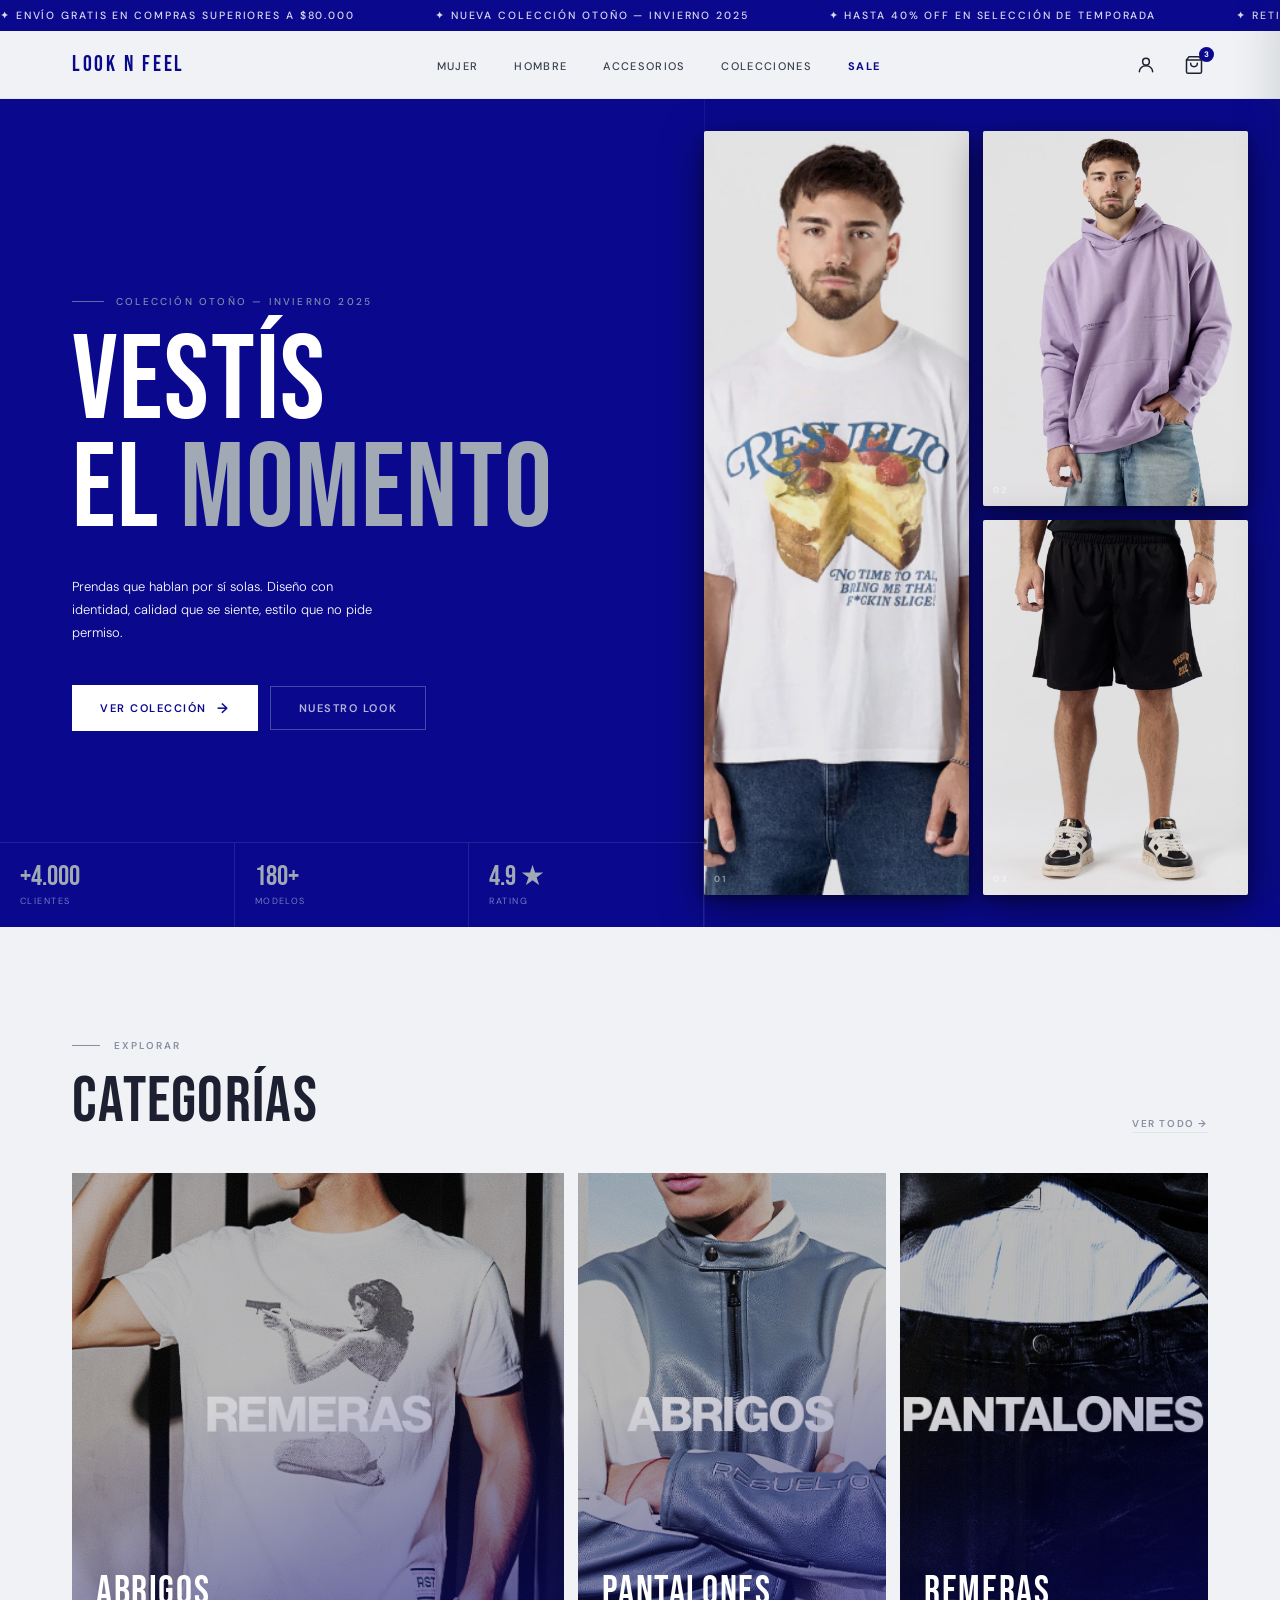
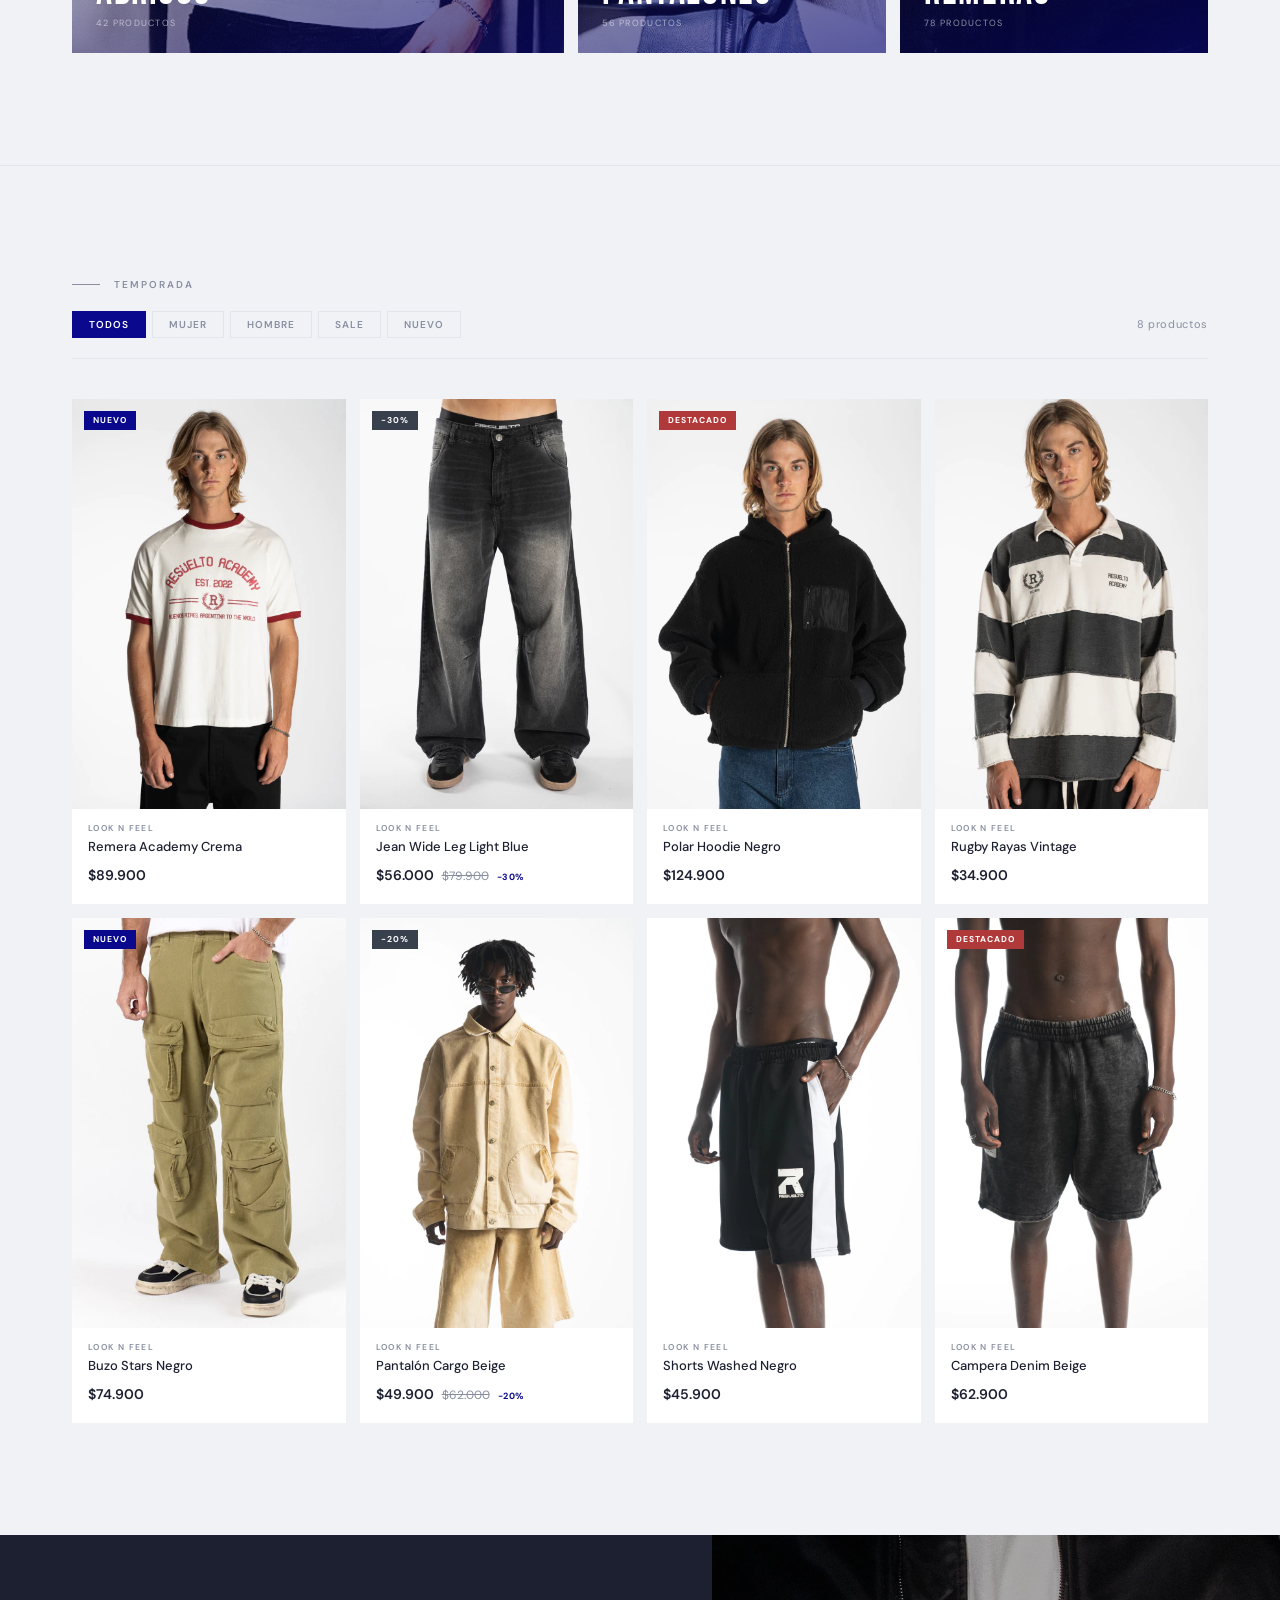
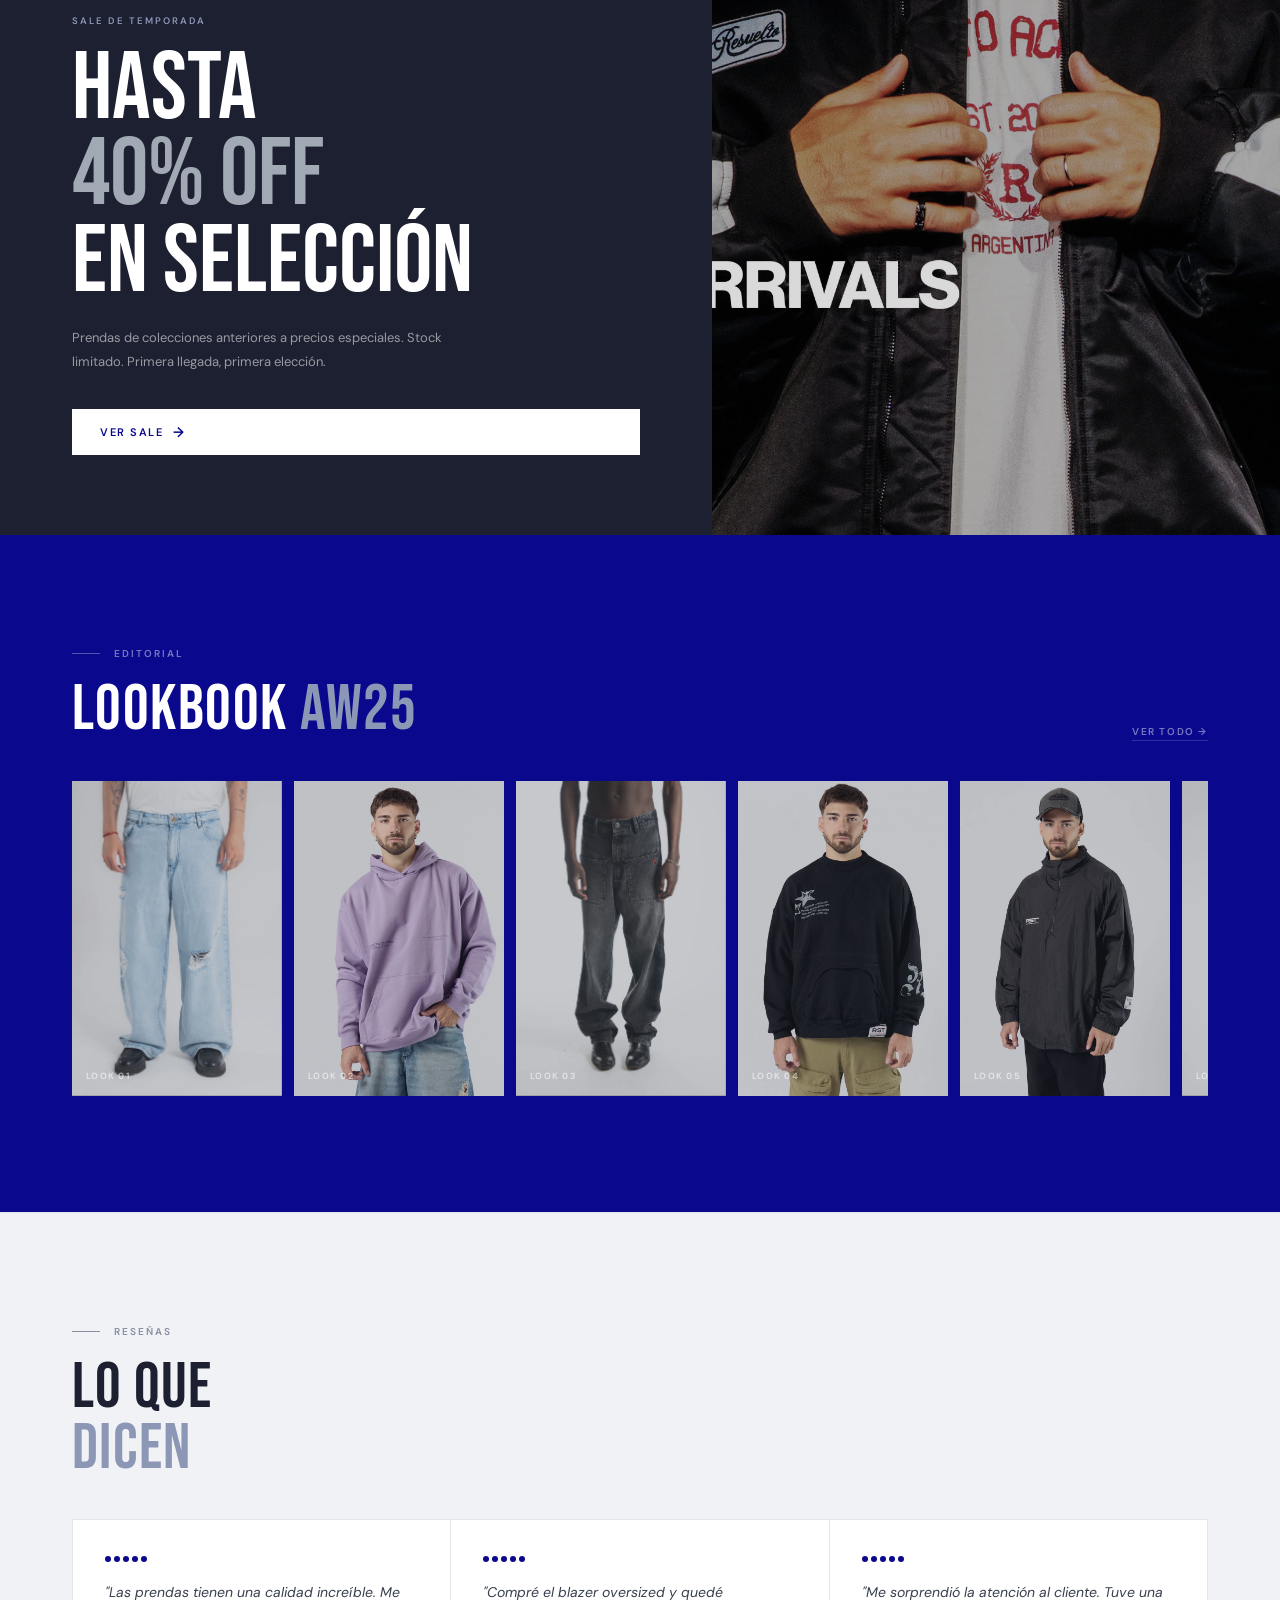
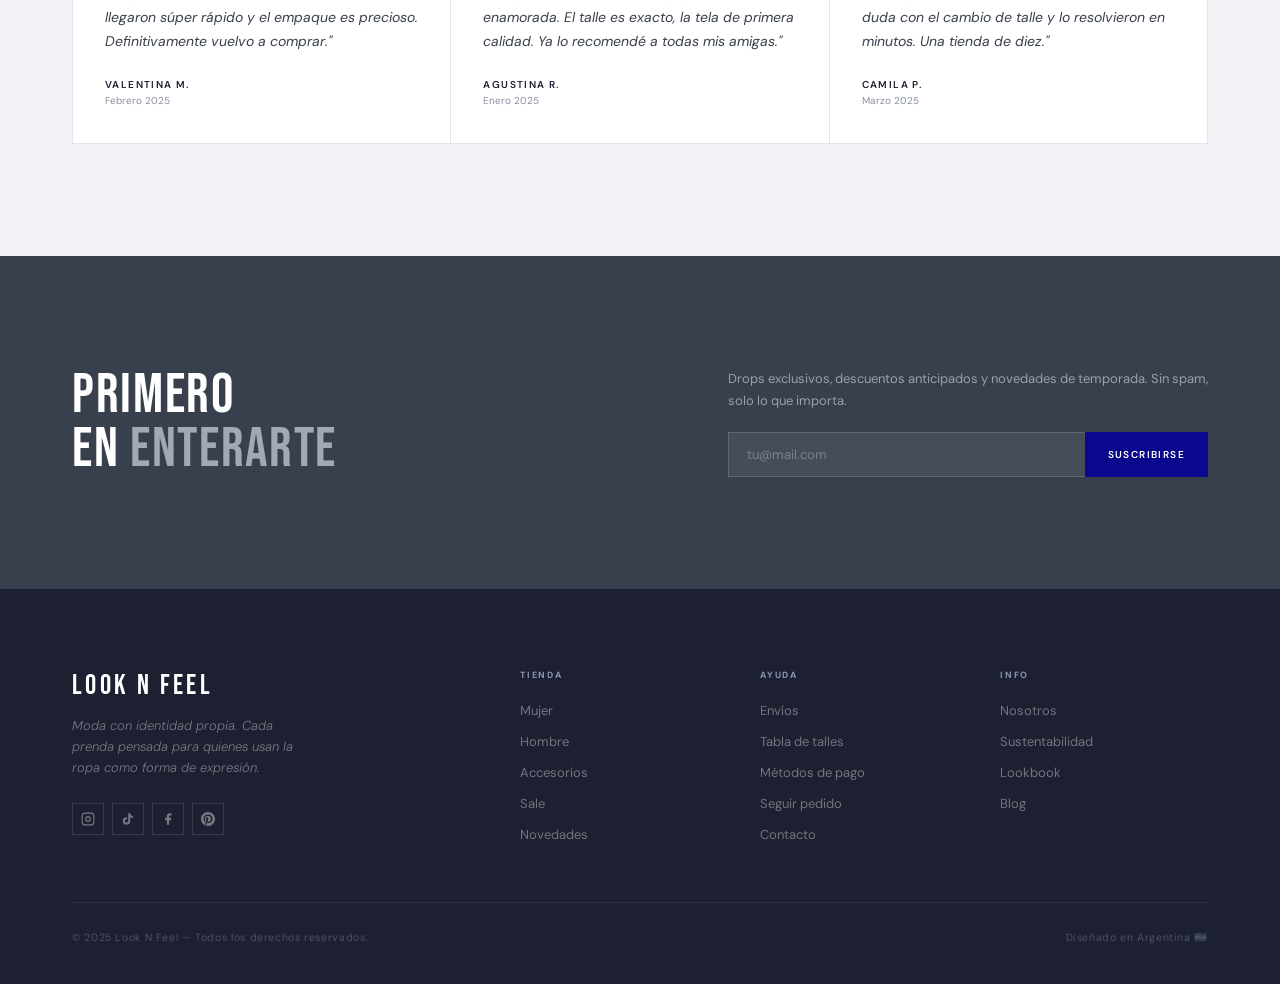
==== index.html @ 5c2be839 "Rename index.html.html to index.html" ====
<!DOCTYPE html>
<html lang="es">
<head>
<meta charset="UTF-8">
<meta name="viewport" content="width=device-width, initial-scale=1.0">
<title>LOOK N FEEL — Colección AW25</title>
<link href="https://fonts.googleapis.com/css2?family=Cormorant+Garamond:ital,wght@0,300;0,400;0,600;1,300;1,400&family=DM+Sans:wght@300;400;500;600&family=Bebas+Neue&display=swap" rel="stylesheet">
<style>

/* ══════════════════════════════════════════
   VARIABLES & RESET
══════════════════════════════════════════ */
:root {
  --ink:     #0A098D;   /* azul marino — primario */
  --fog:     #A0A9B4;   /* plateado claro */
  --haze:    #898FA1;   /* gris azulado */
  --dusk:    #383F4D;   /* slate oscuro */
  --mist:    #8C97B6;   /* azul grisáceo */
  --coal:    #1C2030;   /* negro */
  --paper:   #F0F2F5;   /* blanco frío */
  --cloud:   #E2E5EC;   /* gris claro */
  --pad-sm:  20px;
  --pad-md:  40px;
  --pad-lg:  72px;
  --radius:  0px;
  --trans:   0.45s cubic-bezier(0.25, 0.46, 0.45, 0.94);
}

*, *::before, *::after { box-sizing: border-box; margin: 0; padding: 0; }
html { scroll-behavior: smooth; font-size: 16px; }
body {
  font-family: 'DM Sans', sans-serif;
  background: var(--paper);
  color: var(--coal);
  overflow-x: hidden;
  -webkit-font-smoothing: antialiased;
}
img { display: block; width: 100%; }
a   { text-decoration: none; color: inherit; }
button { font-family: inherit; cursor: pointer; border: none; background: none; }

/* ══════════════════════════════════════════
   ANNOUNCE BAR
══════════════════════════════════════════ */
.announce {
  background: var(--ink);
  color: rgba(255,255,255,0.85);
  padding: 9px 0;
  font-size: 10.5px;
  letter-spacing: 0.18em;
  text-transform: uppercase;
  font-weight: 500;
  overflow: hidden;
  white-space: nowrap;
}
.announce-track {
  display: inline-flex;
  gap: 80px;
  animation: ticker 28s linear infinite;
}
@keyframes ticker {
  from { transform: translateX(0); }
  to   { transform: translateX(-50%); }
}

/* ══════════════════════════════════════════
   NAVIGATION
══════════════════════════════════════════ */
nav {
  position: sticky; top: 0; z-index: 300;
  background: var(--paper);
  border-bottom: 1px solid var(--cloud);
  display: flex; align-items: center; justify-content: space-between;
  padding: 0 var(--pad-sm);
  height: 60px;
  gap: 16px;
  transition: box-shadow 0.3s;
  overflow: visible;
}
/* Mega needs a full-width anchor. We use a pseudo wrapper via JS — 
   but the cleanest CSS fix: mega is absolute to the viewport via
   margin trick since sticky creates a new stacking context */
nav.scrolled { box-shadow: 0 2px 24px rgba(10,9,141,0.08); }

.nav-logo {
  font-family: 'Bebas Neue', sans-serif;
  font-size: 22px;
  letter-spacing: 0.12em;
  color: var(--ink);
  flex-shrink: 0;
}

.nav-links {
  display: none;
  list-style: none;
  gap: 36px;
  position: static;
  align-items: center;
}
.nav-links a,
.nav-links .nav-trigger {
  font-size: 11px;
  font-weight: 500;
  letter-spacing: 0.12em;
  text-transform: uppercase;
  color: var(--dusk);
  position: relative;
  padding-bottom: 3px;
  transition: color 0.3s;
  cursor: pointer;
  background: none; border: none;
  font-family: 'DM Sans', sans-serif;
}
.nav-links a::after,
.nav-links .nav-trigger::after {
  content: '';
  position: absolute; bottom: 0; left: 0;
  width: 0; height: 1px;
  background: var(--ink);
  transition: width var(--trans);
}
.nav-links a:hover, .nav-links .nav-trigger:hover { color: var(--ink); }
.nav-links a:hover::after, .nav-links .nav-trigger:hover::after { width: 100%; }
.nav-links a.active, .nav-links .nav-trigger.active { color: var(--ink); }
.nav-links a.active::after, .nav-links .nav-trigger.active::after { width: 100%; }

.nav-right {
  display: flex; align-items: center; gap: 20px; flex-shrink: 0;
}
.nav-cart {
  display: flex; align-items: center; gap: 8px;
  background: var(--ink); color: white;
  padding: 8px 16px;
  font-size: 10px; font-weight: 600;
  letter-spacing: 0.12em; text-transform: uppercase;
  transition: background 0.3s;
}
.nav-cart:hover { background: var(--dusk); }
.cart-num {
  background: white; color: var(--ink);
  font-size: 9px; font-weight: 700;
  width: 16px; height: 16px;
  border-radius: 50%;
  display: flex; align-items: center; justify-content: center;
}

.hamburger {
  display: flex; flex-direction: column;
  gap: 5px; padding: 4px;
}
.hamburger span {
  display: block; width: 20px; height: 1.5px;
  background: var(--coal);
  transition: transform 0.3s, opacity 0.3s;
}
.hamburger.open span:nth-child(1) { transform: translateY(6.5px) rotate(45deg); }
.hamburger.open span:nth-child(2) { opacity: 0; }
.hamburger.open span:nth-child(3) { transform: translateY(-6.5px) rotate(-45deg); }

/* Mobile drawer */
.mobile-menu {
  position: fixed;
  top: 0; left: 0; right: 0; bottom: 0;
  z-index: 400;
  background: var(--coal);
  display: flex; flex-direction: column;
  overflow-y: auto;
  transform: translateX(100%);
  transition: transform 0.4s cubic-bezier(0.76, 0, 0.24, 1);
}
.mobile-menu.open { transform: translateX(0); }
.mobile-menu-header {
  display: flex; align-items: center; justify-content: space-between;
  padding: 0 var(--pad-sm);
  height: 60px;
  flex-shrink: 0;
  border-bottom: 1px solid rgba(255,255,255,0.08);
}
.mobile-menu-logo {
  font-family: 'Bebas Neue', sans-serif;
  font-size: 22px; letter-spacing: 0.12em; color: white;
}
.mobile-close {
  color: white; font-size: 22px; line-height: 1;
  background: none; border: none; cursor: pointer;
  padding: 8px;
}
.mobile-menu a.menu-link {
  font-family: 'Bebas Neue', sans-serif;
  font-size: 40px; font-weight: 400;
  letter-spacing: 0.06em;
  color: rgba(255,255,255,0.8);
  padding: 18px var(--pad-sm);
  border-bottom: 1px solid rgba(255,255,255,0.07);
  display: block;
  flex-shrink: 0;
  line-height: 1;
  transition: color 0.2s, padding-left 0.25s;
}
.mobile-menu a.menu-link:hover { color: white; padding-left: calc(var(--pad-sm) + 10px); }
.mobile-menu a.menu-link.sale { color: var(--fog); }

@media (min-width: 768px) {
  nav { padding: 0 var(--pad-md); height: 68px; }
  .nav-links { display: flex; }
  .hamburger { display: none; }
  .mobile-menu { display: none !important; }
}
@media (min-width: 1200px) {
  nav { padding: 0 var(--pad-lg); }
}

/* ══════════════════════════════════════════
   MEGA MENU
══════════════════════════════════════════ */
.nav-item { position: static; list-style: none; }

.mega {
  position: fixed;
  top: 60px; left: 0; right: 0;
  background: white;
  border-top: 2px solid var(--ink);
  box-shadow: 0 12px 40px rgba(28,32,48,0.14);
  z-index: 250;
  opacity: 0;
  pointer-events: none;
  transform: translateY(-4px);
  transition: opacity 0.2s ease, transform 0.2s ease;
}
.mega.active {
  opacity: 1;
  pointer-events: auto;
  transform: translateY(0);
}

.mega-inner {
  max-width: 1200px;
  margin: 0 auto;
  padding: 36px var(--pad-md) 40px;
  display: grid;
  grid-template-columns: repeat(4, 1fr);
  gap: 0 48px;
}
@media (min-width: 1200px) { .mega-inner { padding: 36px var(--pad-lg) 40px; } }

.mega-col h4 {
  font-family: 'DM Sans', sans-serif;
  font-size: 10px; font-weight: 700;
  letter-spacing: 0.18em; text-transform: uppercase;
  color: var(--coal);
  margin-bottom: 16px;
  padding-bottom: 10px;
  border-bottom: 1px solid var(--cloud);
}
.mega-col ul { list-style: none; }
.mega-col li { margin-bottom: 10px; }
.mega-col a {
  font-family: 'DM Sans', sans-serif;
  font-size: 13px; font-weight: 400;
  color: var(--haze);
  transition: color 0.2s;
  display: inline-block;
}
.mega-col a:hover { color: var(--ink); }
.mega-col a.highlight { color: var(--ink); font-weight: 600; }
.mega-col a.red { color: #B03A3A; font-weight: 600; }

/* Only show mega on desktop */
@media (max-width: 767px) { .mega { display: none !important; } }

/* ══════════════════════════════════════════
   HERO
══════════════════════════════════════════ */
.hero {
  background: var(--ink);
  color: white;
  min-height: 100svh;
  display: flex; flex-direction: column;
  position: relative;
  overflow: hidden;
}

/* Decorative lines */
.hero::before {
  content: '';
  position: absolute;
  top: 0; left: 50%; bottom: 0;
  width: 1px;
  background: rgba(255,255,255,0.06);
  z-index: 1;
}

.hero-top {
  padding: 40px var(--pad-sm) 0;
  flex: 1;
  display: flex; flex-direction: column; justify-content: flex-end;
  position: relative; z-index: 2;
}

.hero-eyebrow {
  display: flex; align-items: center; gap: 12px;
  margin-bottom: 20px;
  animation: fadeUp 0.6s ease 0.1s both;
}
.hero-eyebrow-line {
  width: 32px; height: 1px; background: var(--fog); opacity: 0.6;
}
.hero-eyebrow-text {
  font-size: 10px; font-weight: 500;
  letter-spacing: 0.22em; text-transform: uppercase;
  color: var(--fog); opacity: 0.8;
}

.hero-heading {
  font-family: 'Bebas Neue', sans-serif;
  font-size: clamp(56px, 14vw, 120px);
  font-weight: 400;
  line-height: 0.9;
  letter-spacing: 0.01em;
  margin-bottom: 28px;
  animation: fadeUp 0.7s ease 0.2s both;
}
.hero-heading em {
  font-style: normal;
  color: var(--fog);
}

.hero-sub {
  font-size: 13px; font-weight: 300;
  line-height: 1.75; opacity: 0.65;
  max-width: 320px;
  margin-bottom: 36px;
  animation: fadeUp 0.6s ease 0.35s both;
}

.hero-actions {
  display: flex; flex-wrap: wrap; gap: 12px; align-items: center;
  animation: fadeUp 0.6s ease 0.45s both;
  margin-bottom: 48px;
}

/* Photo grid — the main improvement */
.hero-photos {
  display: grid;
  grid-template-columns: 1fr 1fr 1fr;
  gap: 10px;
  padding: 0 var(--pad-sm) var(--pad-sm);
  position: relative; z-index: 2;
  animation: fadeUp 0.8s ease 0.3s both;
}
.hero-photo {
  position: relative; overflow: hidden;
  background: var(--dusk);
  box-shadow: 0 12px 40px rgba(0,0,0,0.5), 0 4px 12px rgba(0,0,0,0.3), inset 0 0 0 1px rgba(255,255,255,0.08);
  border-radius: 2px;
}
.hero-photo:nth-child(1) { aspect-ratio: 3/4; }
.hero-photo:nth-child(2) { aspect-ratio: 3/4; margin-top: -40px; }
.hero-photo:nth-child(3) { aspect-ratio: 3/4; }
.hero-photo img {
  width: 100%; height: 100%; object-fit: cover;
  transition: transform var(--trans), filter var(--trans);
  filter: grayscale(8%) brightness(0.92);
}
.hero-photo:hover img { transform: scale(1.04); filter: grayscale(0) brightness(1); }
.hero-photo-num {
  position: absolute; bottom: 10px; left: 10px;
  font-size: 9px; font-weight: 600;
  letter-spacing: 0.18em; text-transform: uppercase;
  color: rgba(255,255,255,0.5);
}

/* Hero stats row */
.hero-stats {
  display: flex; gap: 0;
  border-top: 1px solid rgba(255,255,255,0.1);
  position: relative; z-index: 2;
}
.hero-stat {
  flex: 1;
  padding: 20px var(--pad-sm);
  border-right: 1px solid rgba(255,255,255,0.1);
}
.hero-stat:last-child { border-right: none; }
.stat-val {
  font-family: 'Bebas Neue', sans-serif;
  font-size: 28px; font-weight: 300;
  color: var(--fog); line-height: 1;
}
.stat-lbl {
  font-size: 9px; letter-spacing: 0.16em;
  text-transform: uppercase; opacity: 0.45;
  margin-top: 4px;
}

@media (min-width: 768px) {
  .hero { flex-direction: row; min-height: 92vh; }
  .hero::before { left: 55%; }

  .hero-top {
    flex: 1.1;
    padding: 64px var(--pad-md) 64px;
    justify-content: center;
  }
  .hero-heading { margin-bottom: 32px; }
  .hero-sub { margin-bottom: 40px; }
  .hero-actions { margin-bottom: 0; }

  .hero-photos {
    flex: 0 0 45%;
    grid-template-columns: 1fr 1fr;
    grid-template-rows: 1fr 1fr;
    padding: 24px 24px 24px 0;
    gap: 12px;
    align-self: stretch;
  }
  .hero-photo:nth-child(1) {
    grid-row: 1 / 3;
    aspect-ratio: unset;
  }
  .hero-photo:nth-child(2) { margin-top: 0; aspect-ratio: unset; }
  .hero-photo:nth-child(3) { aspect-ratio: unset; }

  .hero-stats {
    position: absolute;
    bottom: 0; left: 0;
    width: 55%;
    border-top: 1px solid rgba(255,255,255,0.1);
    border-right: 1px solid rgba(255,255,255,0.1);
  }
}

@media (min-width: 1200px) {
  .hero-top { padding: 80px var(--pad-lg) 80px; }
  .hero-photos { gap: 14px; padding: 32px 32px 32px 0; }
}

/* ══════════════════════════════════════════
   BUTTONS
══════════════════════════════════════════ */
.btn {
  display: inline-flex; align-items: center; gap: 10px;
  font-family: 'DM Sans', sans-serif;
  font-size: 11px; font-weight: 600;
  letter-spacing: 0.14em; text-transform: uppercase;
  padding: 14px 28px;
  transition: all 0.3s ease;
  cursor: pointer; border: none;
}
.btn-solid {
  background: white; color: var(--ink);
}
.btn-solid:hover { background: var(--fog); color: var(--dusk); }

.btn-ghost {
  background: transparent;
  color: rgba(255,255,255,0.7);
  border: 1px solid rgba(255,255,255,0.25);
}
.btn-ghost:hover { border-color: rgba(255,255,255,0.6); color: white; }

.btn-ink {
  background: var(--ink); color: white;
}
.btn-ink:hover { background: var(--dusk); }

.btn-dark {
  background: var(--coal); color: white;
}
.btn-dark:hover { background: var(--ink); }

.btn-arrow::after { content: '→'; font-size: 14px; }

/* ══════════════════════════════════════════
   SECTION SHELL
══════════════════════════════════════════ */
.wrap { padding: 80px var(--pad-sm); }
@media (min-width: 768px)  { .wrap { padding: 96px var(--pad-md); } }
@media (min-width: 1200px) { .wrap { padding: 112px var(--pad-lg); } }

.sec-label {
  display: flex; align-items: center; gap: 14px;
  margin-bottom: 20px;
}
.sec-label-line { width: 28px; height: 1px; background: var(--haze); }
.sec-label-text {
  font-size: 10px; font-weight: 600;
  letter-spacing: 0.2em; text-transform: uppercase;
  color: var(--haze);
}

.sec-header {
  display: flex; justify-content: space-between; align-items: flex-end;
  margin-bottom: 40px; gap: 16px;
  flex-wrap: wrap;
}
.sec-title {
  font-family: 'Bebas Neue', sans-serif;
  font-size: clamp(36px, 7vw, 64px);
  font-weight: 400;
  line-height: 0.95;
  letter-spacing: 0.02em;
}
.sec-title em { font-style: normal; color: var(--mist); }

.link-subtle {
  font-size: 10px; font-weight: 600;
  letter-spacing: 0.16em; text-transform: uppercase;
  color: var(--haze);
  display: flex; align-items: center; gap: 8px;
  border-bottom: 1px solid var(--cloud);
  padding-bottom: 2px;
  transition: color 0.3s, border-color 0.3s, gap 0.3s;
  flex-shrink: 0;
}
.link-subtle:hover { color: var(--ink); border-color: var(--ink); gap: 14px; }

/* ══════════════════════════════════════════
   CATEGORIES
══════════════════════════════════════════ */
.categories { background: var(--paper); border-bottom: 1px solid var(--cloud); }

.cat-grid {
  display: grid;
  gap: 12px;
  grid-template-columns: 1fr;
}
@media (min-width: 600px) {
  .cat-grid { grid-template-columns: 1fr 1fr; }
}
@media (min-width: 900px) {
  .cat-grid { grid-template-columns: 1.6fr 1fr 1fr; gap: 14px; }
}

.cat-card {
  position: relative; overflow: hidden;
  background: var(--dusk);
  aspect-ratio: 4/3;
  cursor: pointer;
}
@media (min-width: 600px) {
  .cat-card:first-child { grid-column: 1 / -1; aspect-ratio: 21/8; }
}
@media (min-width: 900px) {
  .cat-card:first-child { grid-column: auto; aspect-ratio: unset; height: 480px; }
  .cat-card { aspect-ratio: unset; height: 480px; }
}

.cat-card img {
  width: 100%; height: 100%; object-fit: cover;
  transition: transform 0.8s cubic-bezier(0.25, 0.46, 0.45, 0.94), filter 0.5s;
  filter: grayscale(15%) brightness(0.85);
}
.cat-card:hover img { transform: scale(1.06); filter: grayscale(0) brightness(0.9); }

.cat-overlay {
  position: absolute; inset: 0;
  background: linear-gradient(160deg, transparent 40%, rgba(10,9,141,0.55) 100%);
  transition: opacity 0.4s;
}
.cat-card:hover .cat-overlay { opacity: 0.7; }

.cat-info {
  position: absolute; bottom: 0; left: 0; right: 0;
  padding: 20px 24px 24px;
  display: flex; justify-content: space-between; align-items: flex-end;
}
.cat-name {
  font-family: 'Bebas Neue', sans-serif;
  font-size: clamp(26px, 4vw, 40px);
  font-weight: 400;
  color: white; letter-spacing: 0.04em; line-height: 1;
}
.cat-count {
  font-size: 9px; color: rgba(255,255,255,0.55);
  letter-spacing: 0.14em; text-transform: uppercase;
  margin-top: 5px;
}
.cat-arrow {
  width: 36px; height: 36px;
  border: 1px solid rgba(255,255,255,0.35);
  display: flex; align-items: center; justify-content: center;
  color: white; font-size: 14px;
  opacity: 0;
  transform: translateX(-8px);
  transition: opacity 0.3s, transform 0.3s;
  flex-shrink: 0;
}
.cat-card:hover .cat-arrow { opacity: 1; transform: translateX(0); }

/* ══════════════════════════════════════════
   PRODUCTS
══════════════════════════════════════════ */
.products { background: var(--paper); }

.filter-row {
  display: flex; justify-content: space-between;
  align-items: center; flex-wrap: wrap; gap: 12px;
  margin-bottom: 40px;
  padding-bottom: 20px;
  border-bottom: 1px solid var(--cloud);
}
.filter-pills {
  display: flex; overflow-x: auto; gap: 6px;
  scrollbar-width: none;
}
.filter-pills::-webkit-scrollbar { display: none; }
.pill {
  flex-shrink: 0;
  padding: 6px 16px;
  background: transparent;
  border: 1px solid var(--cloud);
  font-size: 10px; font-weight: 600;
  letter-spacing: 0.1em; text-transform: uppercase;
  color: var(--haze);
  transition: all 0.25s;
}
.pill.active, .pill:hover {
  background: var(--ink); color: white; border-color: var(--ink);
}
.results-count {
  font-size: 11px; color: var(--haze); letter-spacing: 0.06em;
  flex-shrink: 0;
}

.product-grid {
  display: grid;
  gap: 10px;
  grid-template-columns: repeat(2, 1fr);
}
@media (min-width: 600px)  { .product-grid { grid-template-columns: repeat(3, 1fr); gap: 12px; } }
@media (min-width: 1024px) { .product-grid { grid-template-columns: repeat(4, 1fr); gap: 14px; } }

.product-card { position: relative; background: var(--cloud); cursor: pointer; }

.product-media {
  position: relative; overflow: hidden;
  aspect-ratio: 2/3;
  background: var(--cloud);
}
.product-media img {
  width: 100%; height: 100%; object-fit: cover;
  transition: transform 0.7s cubic-bezier(0.25, 0.46, 0.45, 0.94);
}
.product-card:hover .product-media img { transform: scale(1.05); }

.product-tag {
  position: absolute; top: 12px; left: 12px;
  font-size: 8.5px; font-weight: 700;
  letter-spacing: 0.12em; text-transform: uppercase;
  padding: 4px 9px;
}
.tag-new  { background: var(--ink); color: white; }
.tag-sale { background: var(--dusk); color: white; }
.tag-hot  { background: #B03A3A; color: white; }

.add-to-cart {
  position: absolute; bottom: 0; left: 0; right: 0;
  background: rgba(10,9,141,0.95);
  color: white;
  padding: 13px;
  font-size: 10px; font-weight: 600;
  letter-spacing: 0.14em; text-transform: uppercase;
  text-align: center;
  transform: translateY(100%);
  transition: transform 0.35s cubic-bezier(0.25, 0.46, 0.45, 0.94);
}
.product-card:hover .add-to-cart { transform: translateY(0); }

.product-info {
  padding: 14px 16px 20px;
  background: white;
}
.p-brand {
  font-size: 8.5px; font-weight: 600;
  letter-spacing: 0.16em; text-transform: uppercase;
  color: var(--haze); margin-bottom: 5px;
}
.p-name {
  font-family: 'DM Sans', sans-serif;
  font-size: 13px; font-weight: 500; line-height: 1.3;
  color: var(--coal); margin-bottom: 10px;
}
.p-price { display: flex; flex-wrap: wrap; gap: 8px; align-items: baseline; }
.p-now  { font-size: 14px; font-weight: 600; color: var(--coal); }
.p-was  { font-size: 12px; text-decoration: line-through; color: var(--haze); }
.p-off  { font-size: 9px; font-weight: 700; color: var(--ink); letter-spacing: 0.06em; }

/* ══════════════════════════════════════════
   INTERLUDE BANNER
══════════════════════════════════════════ */
.interlude {
  background: var(--coal);
  color: white;
  overflow: hidden;
}
.interlude-img { cursor: pointer; }
.interlude-inner {
  display: flex; flex-direction: column;
}
.interlude-text {
  padding: 60px var(--pad-sm);
  display: flex; flex-direction: column; justify-content: center;
}
.interlude-label {
  font-size: 9.5px; font-weight: 600;
  letter-spacing: 0.22em; text-transform: uppercase;
  color: var(--mist); margin-bottom: 20px;
}
.interlude-heading {
  font-family: 'Bebas Neue', sans-serif;
  font-size: clamp(52px, 12vw, 96px);
  font-weight: 400; line-height: 0.9;
  margin-bottom: 20px;
}
.interlude-heading strong {
  font-weight: 400; font-style: normal;
  color: var(--fog);
}
.interlude-body {
  font-size: 13px; line-height: 1.8;
  color: rgba(255,255,255,0.55);
  max-width: 380px; margin-bottom: 36px;
}
.interlude-img {
  aspect-ratio: 4/3; overflow: hidden;
  position: relative;
}
.interlude-img img {
  width: 100%; height: 100%; object-fit: cover;
  filter: grayscale(15%) brightness(0.85);
  transition: filter 0.6s;
}
.interlude:hover .interlude-img img { filter: grayscale(0) brightness(0.9); }

@media (min-width: 768px) {
  .interlude-inner { flex-direction: row; min-height: 420px; }
  .interlude-text { flex: 1; padding: 72px var(--pad-md); }
  .interlude-img { flex: 1; aspect-ratio: unset; }
}
@media (min-width: 1200px) {
  .interlude-text { padding: 80px var(--pad-lg); }
}

/* ══════════════════════════════════════════
   LOOKBOOK
══════════════════════════════════════════ */
.lookbook {
  background: var(--ink);
  color: white;
}
.lookbook .sec-label-line { background: rgba(255,255,255,0.3); }
.lookbook .sec-label-text { color: rgba(255,255,255,0.45); }
.lookbook .sec-title { color: white; }
.lookbook .link-subtle { color: rgba(255,255,255,0.45); border-color: rgba(255,255,255,0.15); }
.lookbook .link-subtle:hover { color: white; border-color: white; }

.look-rail {
  display: flex; gap: 12px; margin-top: 40px;
  overflow-x: auto; scrollbar-width: none;
  -webkit-overflow-scrolling: touch;
  padding-bottom: 4px;
}
.look-rail::-webkit-scrollbar { display: none; }

.look-card {
  flex: 0 0 150px;
  position: relative; overflow: hidden;
  aspect-ratio: 2/3;
  background: var(--dusk);
  cursor: pointer;
}
@media (min-width: 480px) { .look-card { flex: 0 0 180px; } }
@media (min-width: 768px) { .look-card { flex: 0 0 210px; } }

.look-card img {
  width: 100%; height: 100%; object-fit: cover;
  opacity: 0.72;
  transform: scale(1);
  transition: opacity 0.5s ease, transform 0.6s ease;
  will-change: transform;
}
.look-card:hover img { opacity: 1; transform: scale(1.04); }
.look-tag {
  position: absolute; bottom: 14px; left: 14px;
  font-size: 9px; font-weight: 600;
  letter-spacing: 0.14em; text-transform: uppercase;
  color: rgba(255,255,255,0.6);
}

/* ══════════════════════════════════════════
   TESTIMONIALS
══════════════════════════════════════════ */
.testimonials {
  background: var(--paper);
  border-top: 1px solid var(--cloud);
}
.testi-grid {
  display: grid; gap: 1px;
  grid-template-columns: 1fr;
  background: var(--cloud);
  border: 1px solid var(--cloud);
  margin-top: 40px;
}
@media (min-width: 600px)  { .testi-grid { grid-template-columns: 1fr 1fr; } }
@media (min-width: 1024px) { .testi-grid { grid-template-columns: repeat(3, 1fr); } }

.testi-card {
  padding: 36px 32px;
  background: white;
  position: relative;
  transition: background 0.4s;
}
.testi-card:hover { background: var(--ink); }
.testi-stars {
  display: flex; gap: 3px; margin-bottom: 18px;
}
.testi-stars span {
  width: 6px; height: 6px; border-radius: 50%;
  background: var(--ink); opacity: 0.3;
  transition: opacity 0.3s;
}
.testi-stars span.filled { opacity: 1; }
.testi-card:hover .testi-stars span { background: var(--fog); opacity: 0.5; }
.testi-card:hover .testi-stars span.filled { opacity: 1; }

.testi-q {
  font-family: 'DM Sans', sans-serif;
  font-size: 14px; font-style: italic;
  line-height: 1.75; color: var(--dusk);
  margin-bottom: 24px;
  transition: color 0.4s;
}
.testi-card:hover .testi-q { color: rgba(255,255,255,0.8); }

.testi-author {
  font-size: 10px; font-weight: 600;
  letter-spacing: 0.14em; text-transform: uppercase;
  color: var(--coal); transition: color 0.4s;
}
.testi-card:hover .testi-author { color: white; }
.testi-when {
  font-size: 10px; color: var(--haze); margin-top: 3px;
  transition: color 0.4s;
}
.testi-card:hover .testi-when { color: rgba(255,255,255,0.4); }

/* ══════════════════════════════════════════
   NEWSLETTER
══════════════════════════════════════════ */
.newsletter {
  background: var(--dusk);
  color: white;
  display: flex; flex-direction: column;
  gap: 36px;
}
@media (min-width: 768px) {
  .newsletter { flex-direction: row; align-items: center; justify-content: space-between; gap: 60px; }
}

.nl-heading {
  font-family: 'Bebas Neue', sans-serif;
  font-size: clamp(36px, 7vw, 56px);
  font-weight: 400; line-height: 0.95; letter-spacing: 0.03em;
  flex-shrink: 0;
}
.nl-heading em { font-style: normal; color: var(--fog); }

.nl-side { flex: 1; max-width: 480px; }
.nl-copy {
  font-size: 13px; color: rgba(255,255,255,0.5);
  line-height: 1.7; margin-bottom: 20px;
}
.nl-row { display: flex; }
.nl-input {
  flex: 1; min-width: 0;
  background: rgba(255,255,255,0.07);
  border: 1px solid rgba(255,255,255,0.15);
  border-right: none;
  padding: 13px 18px;
  font-family: 'DM Sans', sans-serif;
  font-size: 13px; color: white;
  outline: none;
  transition: background 0.3s, border-color 0.3s;
}
.nl-input:focus {
  background: rgba(255,255,255,0.1);
  border-color: rgba(255,255,255,0.35);
}
.nl-input::placeholder { color: rgba(255,255,255,0.3); }
.nl-submit {
  background: var(--ink); color: white;
  border: 1px solid var(--ink);
  padding: 13px 22px;
  font-family: 'DM Sans', sans-serif;
  font-size: 10px; font-weight: 600;
  letter-spacing: 0.14em; text-transform: uppercase;
  white-space: nowrap; cursor: pointer;
  transition: background 0.3s;
}
.nl-submit:hover { background: var(--mist); border-color: var(--mist); }

/* ══════════════════════════════════════════
   FOOTER
══════════════════════════════════════════ */
footer {
  background: var(--coal);
  color: white;
  padding: 64px var(--pad-sm) 32px;
}
@media (min-width: 768px)  { footer { padding: 72px var(--pad-md) 36px; } }
@media (min-width: 1200px) { footer { padding: 80px var(--pad-lg) 40px; } }

.footer-top {
  display: grid;
  grid-template-columns: 1fr;
  gap: 48px 32px;
  padding-bottom: 48px;
  border-bottom: 1px solid rgba(255,255,255,0.07);
  margin-bottom: 28px;
}
@media (min-width: 600px)  { .footer-top { grid-template-columns: 1fr 1fr; } }
@media (min-width: 1024px) { .footer-top { grid-template-columns: 2fr 1fr 1fr 1fr; } }

.footer-brand { grid-column: 1 / -1; }
@media (min-width: 1024px) { .footer-brand { grid-column: auto; } }

.f-logo {
  font-family: 'Bebas Neue', sans-serif;
  font-size: 28px; letter-spacing: 0.12em;
  color: white; margin-bottom: 14px;
}
.f-tagline {
  font-family: 'DM Sans', sans-serif;
  font-size: 13px; font-style: italic;
  font-weight: 300; color: rgba(255,255,255,0.4);
  max-width: 240px; line-height: 1.6;
  margin-bottom: 24px;
}
.f-socials { display: flex; gap: 8px; }
.f-social {
  width: 32px; height: 32px;
  border: 1px solid rgba(255,255,255,0.12);
  display: flex; align-items: center; justify-content: center;
  font-size: 10px; font-weight: 700;
  letter-spacing: 0.04em;
  color: rgba(255,255,255,0.4);
  transition: all 0.3s;
}
.f-social:hover { background: var(--ink); border-color: var(--ink); color: white; }

.footer-col h5 {
  font-size: 9px; font-weight: 700;
  letter-spacing: 0.2em; text-transform: uppercase;
  color: var(--mist); margin-bottom: 18px;
}
.footer-col ul { list-style: none; }
.footer-col li { margin-bottom: 10px; }
.footer-col a {
  font-size: 13px; color: rgba(255,255,255,0.38);
  transition: color 0.25s;
}
.footer-col a:hover { color: white; }

.footer-bottom {
  display: flex; flex-direction: column; gap: 8px;
  font-size: 10.5px;
  color: rgba(255,255,255,0.22);
  letter-spacing: 0.06em;
}
@media (min-width: 600px) {
  .footer-bottom { flex-direction: row; justify-content: space-between; align-items: center; }
}

/* ══════════════════════════════════════════
   SCROLL ANIMATIONS
══════════════════════════════════════════ */
@keyframes fadeUp {
  from { opacity: 0; transform: translateY(28px); }
  to   { opacity: 1; transform: translateY(0); }
}
.reveal {
  opacity: 0; transform: translateY(24px);
  transition: opacity 0.7s ease, transform 0.7s ease;
}
.reveal.visible { opacity: 1; transform: translateY(0); }

/* ══════════════════════════════════════════
   NAV USER + CART ICONS
══════════════════════════════════════════ */
.nav-icon-btn {
  background: none; border: none; padding: 4px;
  color: var(--coal); display: flex; align-items: center;
  cursor: pointer; transition: color 0.2s;
}
.nav-icon-btn:hover { color: var(--ink); }

.nav-cart-btn {
  position: relative;
  background: none; border: none; padding: 4px;
  color: var(--coal); display: flex; align-items: center;
  cursor: pointer; transition: color 0.2s;
}
.nav-cart-btn:hover { color: var(--ink); }
.cart-badge {
  position: absolute; top: -4px; right: -6px;
  background: var(--ink); color: white;
  font-size: 8px; font-weight: 700;
  min-width: 15px; height: 15px; border-radius: 8px;
  display: flex; align-items: center; justify-content: center;
  padding: 0 3px;
}

/* User dropdown */
.nav-user-wrap { position: relative; }

.user-dropdown {
  position: fixed;
  top: 60px; right: 0;
  width: 220px;
  background: white;
  border: 1px solid var(--cloud);
  box-shadow: 0 12px 40px rgba(28,32,48,0.12);
  z-index: 350;
  opacity: 0; pointer-events: none;
  transform: translateY(-6px);
  transition: opacity 0.2s ease, transform 0.2s ease;
}
.user-dropdown.open {
  opacity: 1; pointer-events: auto;
  transform: translateY(0);
}
.user-drop-head {
  font-size: 9px; font-weight: 700;
  letter-spacing: 0.18em; text-transform: uppercase;
  color: var(--haze);
  padding: 16px 20px 12px;
  border-bottom: 1px solid var(--cloud);
}
.user-drop-link {
  display: block;
  padding: 11px 20px;
  font-size: 13px; font-weight: 400;
  color: var(--coal);
  transition: background 0.15s, color 0.15s;
}
.user-drop-link:hover { background: var(--paper); color: var(--ink); }
.user-drop-link.primary {
  font-weight: 600; color: var(--ink);
}
.user-drop-link.small { font-size: 12px; color: var(--haze); }
.user-drop-link.small:hover { color: var(--ink); }
.user-drop-divider {
  height: 1px; background: var(--cloud); margin: 4px 0;
}

@media (min-width: 768px) {
  .user-dropdown { top: 68px; }
}

/* ── Cart dropdown (mirrors user-dropdown) ── */
.nav-cart-wrap { position: relative; }

.cart-dropdown {
  position: fixed;
  top: 60px; right: 0;
  width: 340px;
  background: white;
  border: 1px solid var(--cloud);
  box-shadow: 0 12px 40px rgba(28,32,48,0.14);
  z-index: 350;
  opacity: 0; pointer-events: none;
  transform: translateY(-6px);
  transition: opacity 0.22s ease, transform 0.22s ease;
  display: flex; flex-direction: column;
  max-height: 520px;
}
.cart-dropdown.open {
  opacity: 1; pointer-events: auto;
  transform: translateY(0);
}
@media (min-width: 768px) { .cart-dropdown { top: 68px; } }
@media (max-width: 380px) { .cart-dropdown { width: 100vw; right: 0; } }

.cdrop-head {
  display: flex; align-items: center; justify-content: space-between;
  padding: 14px 18px 12px;
  border-bottom: 1px solid var(--cloud);
  flex-shrink: 0;
}
.cdrop-title {
  font-family: 'Bebas Neue', sans-serif;
  font-size: 17px; letter-spacing: 0.08em; color: var(--coal);
}
.cdrop-count {
  font-size: 10px; color: var(--haze);
  letter-spacing: 0.06em; font-weight: 500;
}

.cdrop-items {
  overflow-y: auto; flex: 1;
  padding: 8px 0;
}
.cdrop-items::-webkit-scrollbar { width: 3px; }
.cdrop-items::-webkit-scrollbar-thumb { background: var(--cloud); }

.cdrop-item {
  display: flex; gap: 12px; align-items: flex-start;
  padding: 12px 18px;
  border-bottom: 1px solid var(--cloud);
  position: relative;
  transition: background 0.15s;
}
.cdrop-item:hover { background: var(--paper); }
.cdrop-item:last-child { border-bottom: none; }

.cdrop-img {
  width: 58px; height: 72px; flex-shrink: 0;
  background: var(--cloud);
  overflow: hidden;
}
.cdrop-img img { width: 100%; height: 100%; object-fit: cover; }

.cdrop-info { flex: 1; min-width: 0; }
.cdrop-name {
  font-size: 12px; font-weight: 500; color: var(--coal);
  line-height: 1.3; margin-bottom: 3px;
  white-space: nowrap; overflow: hidden; text-overflow: ellipsis;
}
.cdrop-size { font-size: 10px; color: var(--haze); margin-bottom: 8px; }

.cdrop-row {
  display: flex; align-items: center; justify-content: space-between; gap: 8px;
}
.cdrop-price { font-size: 13px; font-weight: 700; color: var(--ink); }

.cdrop-qty {
  display: flex; align-items: center;
  border: 1px solid var(--cloud);
}
.cdrop-qty button {
  width: 22px; height: 22px; background: none; border: none; cursor: pointer;
  font-size: 13px; color: var(--haze);
  display: flex; align-items: center; justify-content: center;
  transition: background 0.15s;
}
.cdrop-qty button:hover { background: var(--cloud); color: var(--coal); }
.cdrop-qty span {
  width: 24px; text-align: center;
  font-size: 11px; font-weight: 600; color: var(--coal);
  border-left: 1px solid var(--cloud); border-right: 1px solid var(--cloud);
  height: 22px; line-height: 22px; display: block;
}

.cdrop-remove {
  background: none; border: none; cursor: pointer;
  color: var(--cloud); font-size: 12px;
  position: absolute; top: 10px; right: 14px;
  transition: color 0.2s; padding: 2px;
  line-height: 1;
}
.cdrop-remove:hover { color: #B03A3A; }

.cdrop-foot {
  border-top: 1px solid var(--cloud);
  padding: 14px 18px 16px;
  flex-shrink: 0;
}
.cdrop-total-row {
  display: flex; justify-content: space-between; align-items: center;
  font-size: 13px; font-weight: 700; color: var(--coal);
  margin-bottom: 12px;
}
#cdropTotal { color: var(--ink); font-size: 15px; }

.cdrop-checkout {
  width: 100%;
  background: var(--ink); color: white;
  border: none; padding: 13px;
  font-family: 'DM Sans', sans-serif;
  font-size: 11px; font-weight: 700;
  letter-spacing: 0.14em; text-transform: uppercase;
  cursor: pointer; transition: background 0.2s;
}
.cdrop-checkout:hover { background: var(--dusk); }

.cdrop-empty {
  padding: 32px 18px; text-align: center;
  font-size: 13px; color: var(--haze); line-height: 1.6;
}


/* ══════════════════════════════════════════
   CART DRAWER
══════════════════════════════════════════ */
.cart-overlay {
  position: fixed; inset: 0; z-index: 390;
  background: rgba(28,32,48,0.45);
  opacity: 0; pointer-events: none;
  transition: opacity 0.3s ease;
}
.cart-overlay.open { opacity: 1; pointer-events: auto; }

.cart-drawer {
  position: fixed; top: 0; right: 0; bottom: 0; z-index: 395;
  width: min(400px, 100vw);
  background: white;
  display: flex; flex-direction: column;
  transform: translateX(100%);
  transition: transform 0.38s cubic-bezier(0.76, 0, 0.24, 1);
  box-shadow: -8px 0 40px rgba(28,32,48,0.14);
}
.cart-drawer.open { transform: translateX(0); }

.cart-head {
  display: flex; align-items: center; justify-content: space-between;
  padding: 20px 24px;
  border-bottom: 1px solid var(--cloud);
  flex-shrink: 0;
}
.cart-head-title {
  font-family: 'Bebas Neue', sans-serif;
  font-size: 20px; letter-spacing: 0.08em; color: var(--coal);
}
.cart-head-count {
  font-size: 11px; color: var(--haze); font-weight: 500;
  margin-left: 8px; letter-spacing: 0.04em;
}
.cart-close {
  background: none; border: none; cursor: pointer;
  color: var(--haze); font-size: 20px; line-height: 1;
  padding: 4px; transition: color 0.2s;
}
.cart-close:hover { color: var(--coal); }

.cart-items {
  flex: 1; overflow-y: auto; padding: 16px 24px;
  display: flex; flex-direction: column; gap: 16px;
}
.cart-items::-webkit-scrollbar { width: 4px; }
.cart-items::-webkit-scrollbar-track { background: transparent; }
.cart-items::-webkit-scrollbar-thumb { background: var(--cloud); border-radius: 2px; }

.cart-item {
  display: flex; gap: 14px; align-items: flex-start;
}
.cart-item-img {
  width: 72px; height: 90px; flex-shrink: 0;
  overflow: hidden; background: var(--cloud);
}
.cart-item-img img {
  width: 100%; height: 100%; object-fit: cover;
}
.cart-item-info { flex: 1; min-width: 0; }
.cart-item-brand {
  font-size: 9px; font-weight: 700; letter-spacing: 0.14em;
  text-transform: uppercase; color: var(--haze); margin-bottom: 3px;
}
.cart-item-name {
  font-size: 13px; font-weight: 500; color: var(--coal);
  line-height: 1.3; margin-bottom: 6px;
}
.cart-item-size {
  font-size: 11px; color: var(--haze); margin-bottom: 10px;
}
.cart-item-bottom {
  display: flex; align-items: center; justify-content: space-between;
}
.cart-item-price {
  font-size: 14px; font-weight: 700; color: var(--coal);
}
.cart-item-qty {
  display: flex; align-items: center; gap: 0;
  border: 1px solid var(--cloud);
}
.qty-btn {
  background: none; border: none; cursor: pointer;
  width: 26px; height: 26px;
  font-size: 14px; color: var(--haze);
  display: flex; align-items: center; justify-content: center;
  transition: background 0.15s, color 0.15s;
}
.qty-btn:hover { background: var(--paper); color: var(--coal); }
.qty-val {
  width: 28px; text-align: center;
  font-size: 12px; font-weight: 600; color: var(--coal);
  border-left: 1px solid var(--cloud); border-right: 1px solid var(--cloud);
  height: 26px; line-height: 26px;
}
.cart-item-remove {
  background: none; border: none; cursor: pointer;
  color: var(--haze); font-size: 11px;
  letter-spacing: 0.08em; text-transform: uppercase;
  padding: 0; margin-top: 8px; display: block;
  transition: color 0.2s;
}
.cart-item-remove:hover { color: #B03A3A; }

.cart-divider { height: 1px; background: var(--cloud); flex-shrink: 0; }

.cart-foot {
  padding: 20px 24px 28px; flex-shrink: 0;
}
.cart-summary { margin-bottom: 16px; }
.cart-summary-row {
  display: flex; justify-content: space-between; align-items: center;
  font-size: 13px; color: var(--haze); margin-bottom: 8px;
}
.cart-summary-row.total {
  font-size: 15px; font-weight: 700; color: var(--coal);
  padding-top: 10px;
  border-top: 1px solid var(--cloud);
  margin-top: 4px; margin-bottom: 0;
}
.cart-summary-row.total span:last-child { color: var(--ink); }
.cart-checkout {
  width: 100%;
  background: var(--ink); color: white;
  border: none; padding: 15px;
  font-family: 'DM Sans', sans-serif;
  font-size: 11px; font-weight: 700;
  letter-spacing: 0.14em; text-transform: uppercase;
  cursor: pointer; transition: background 0.2s;
  margin-bottom: 10px;
}
.cart-checkout:hover { background: var(--dusk); }
.cart-continue {
  display: block; text-align: center;
  font-size: 11px; color: var(--haze); letter-spacing: 0.08em;
  text-transform: uppercase; padding: 8px;
  transition: color 0.2s; cursor: pointer;
  background: none; border: none; width: 100%;
}
.cart-continue:hover { color: var(--coal); }
.cart-empty {
  flex: 1; display: flex; flex-direction: column;
  align-items: center; justify-content: center;
  gap: 12px; color: var(--haze);
  padding: 40px;
}
.cart-empty svg { opacity: 0.25; }
.cart-empty-txt {
  font-size: 14px; text-align: center; line-height: 1.6;
}

</style>
</head>
<body>

<!-- ANNOUNCE -->
<div class="announce">
  <div class="announce-track">
    <span>✦ Envío gratis en compras superiores a $80.000</span>
    <span>✦ Nueva colección Otoño — Invierno 2025</span>
    <span>✦ Hasta 40% OFF en selección de temporada</span>
    <span>✦ Retiro en local · Av. Santa Fe 1234, CABA</span>
    <span>✦ Envío gratis en compras superiores a $80.000</span>
    <span>✦ Nueva colección Otoño — Invierno 2025</span>
    <span>✦ Hasta 40% OFF en selección de temporada</span>
    <span>✦ Retiro en local · Av. Santa Fe 1234, CABA</span>
  </div>
</div>

<!-- NAV -->
<nav id="nav">
  <a class="nav-logo" href="#">LOOK N FEEL</a>

  <ul class="nav-links" id="navLinks">

    <li class="nav-item">
      <a href="#" class="nav-trigger">Mujer</a>
      <div class="mega" id="mega-mujer">
        <div class="mega-inner">
          <div class="mega-col">
            <h4>Destacados</h4>
            <ul>
              <li><a href="#">Ver Todo</a></li>
              <li><a href="#" class="red">SALE</a></li>
              <li><a href="#" class="highlight">Colección Invierno ❄️</a></li>
              <li><a href="#">Novedades</a></li>
              <li><a href="#">Más Vendidos</a></li>
            </ul>
          </div>
          <div class="mega-col">
            <h4>Prendas</h4>
            <ul>
              <li><a href="#">Blazers</a></li>
              <li><a href="#">Vestidos</a></li>
              <li><a href="#">Pantalones</a></li>
              <li><a href="#">Remeras</a></li>
              <li><a href="#">Buzos</a></li>
              <li><a href="#">Sacos</a></li>
            </ul>
          </div>
          <div class="mega-col">
            <h4>Colecciones</h4>
            <ul>
              <li><a href="#">AW25 Editorial</a></li>
              <li><a href="#">Urban Capsule</a></li>
              <li><a href="#">Basics</a></li>
              <li><a href="#">Fiesta</a></li>
            </ul>
          </div>
          <div class="mega-col">
            <h4>Por Estilo</h4>
            <ul>
              <li><a href="#">Casual</a></li>
              <li><a href="#">Formal</a></li>
              <li><a href="#">Streetwear</a></li>
              <li><a href="#">Sport Luxe</a></li>
              <li><a href="#">Noche</a></li>
            </ul>
          </div>
        </div>
      </div>
    </li>

    <li class="nav-item">
      <a href="#" class="nav-trigger">Hombre</a>
      <div class="mega" id="mega-hombre">
        <div class="mega-inner">
          <div class="mega-col">
            <h4>Destacados</h4>
            <ul>
              <li><a href="#">Ver Todo</a></li>
              <li><a href="#" class="red">SALE</a></li>
              <li><a href="#" class="highlight">Colección Invierno</a></li>
              <li><a href="#">Novedades</a></li>
              <li><a href="#">Más Vendidos</a></li>
            </ul>
          </div>
          <div class="mega-col">
            <h4>Prendas</h4>
            <ul>
              <li><a href="#">Camperas</a></li>
              <li><a href="#">Pantalones</a></li>
              <li><a href="#">Remeras</a></li>
              <li><a href="#">Buzos</a></li>
              <li><a href="#">Sweaters</a></li>
              <li><a href="#">Camisas</a></li>
            </ul>
          </div>
          <div class="mega-col">
            <h4>Colecciones</h4>
            <ul>
              <li><a href="#">AW25 Editorial</a></li>
              <li><a href="#">Urban Essential</a></li>
              <li><a href="#">Basics</a></li>
            </ul>
          </div>
          <div class="mega-col">
            <h4>Por Estilo</h4>
            <ul>
              <li><a href="#">Casual</a></li>
              <li><a href="#">Formal</a></li>
              <li><a href="#">Streetwear</a></li>
              <li><a href="#">Sport</a></li>
            </ul>
          </div>
        </div>
      </div>
    </li>

    <li class="nav-item">
      <a href="#" class="nav-trigger">Accesorios</a>
      <div class="mega" id="mega-accs">
        <div class="mega-inner">
          <div class="mega-col">
            <h4>Destacados</h4>
            <ul>
              <li><a href="#">Ver Todo</a></li>
              <li><a href="#" class="red">SALE</a></li>
              <li><a href="#">Novedades</a></li>
            </ul>
          </div>
          <div class="mega-col">
            <h4>Categorías</h4>
            <ul>
              <li><a href="#">Carteras</a></li>
              <li><a href="#">Cinturones</a></li>
              <li><a href="#">Sombreros</a></li>
              <li><a href="#">Bufandas</a></li>
              <li><a href="#">Joyería</a></li>
            </ul>
          </div>
          <div class="mega-col">
            <h4>Por Temporada</h4>
            <ul>
              <li><a href="#">Invierno</a></li>
              <li><a href="#">Todo el Año</a></li>
            </ul>
          </div>
          <div class="mega-col"></div>
        </div>
      </div>
    </li>

    <li class="nav-item">
      <a href="#" class="nav-trigger">Colecciones</a>
      <div class="mega" id="mega-coll">
        <div class="mega-inner">
          <div class="mega-col">
            <h4>Temporada</h4>
            <ul>
              <li><a href="#" class="highlight">AW25 — Lo nuevo</a></li>
              <li><a href="#">SS24 — Archivo</a></li>
            </ul>
          </div>
          <div class="mega-col">
            <h4>Ediciones</h4>
            <ul>
              <li><a href="#">Urban Capsule</a></li>
              <li><a href="#">Night Out</a></li>
              <li><a href="#">Basics</a></li>
              <li><a href="#">Lookbook Editorial</a></li>
            </ul>
          </div>
          <div class="mega-col">
            <h4>Lookbook</h4>
            <ul>
              <li><a href="#">Ver Galería AW25</a></li>
              <li><a href="#">Campaña Invierno</a></li>
            </ul>
          </div>
          <div class="mega-col"></div>
        </div>
      </div>
    </li>

    <li class="nav-item">
      <a href="#" style="color:var(--ink); font-weight:700">Sale</a>
    </li>

  </ul>

  <div class="nav-right">
    <!-- User icon with dropdown -->
    <div class="nav-user-wrap" id="navUserWrap">
      <button class="nav-icon-btn" id="userBtn" aria-label="Mi cuenta">
        <svg width="20" height="20" viewBox="0 0 24 24" fill="none" stroke="currentColor" stroke-width="1.8" stroke-linecap="round" stroke-linejoin="round"><circle cx="12" cy="8" r="4"/><path d="M4 20c0-4 3.6-7 8-7s8 3 8 7"/></svg>
      </button>
      <div class="user-dropdown" id="userDropdown">
        <div class="user-drop-head">Mi cuenta</div>
        <a href="login.html" class="user-drop-link primary">Iniciar sesión</a>
        <a href="login.html#register" class="user-drop-link">Crear cuenta</a>
        <div class="user-drop-divider"></div>
        <a href="#" class="user-drop-link small">Mis pedidos</a>
        <a href="#" class="user-drop-link small">Lista de deseos</a>
      </div>
    </div>
    <!-- Cart icon with dropdown -->
    <div class="nav-cart-wrap" id="navCartWrap">
      <button class="nav-icon-btn" id="cartBtn" aria-label="Carrito">
        <svg width="20" height="20" viewBox="0 0 24 24" fill="none" stroke="currentColor" stroke-width="1.8" stroke-linecap="round" stroke-linejoin="round"><path d="M6 2L3 6v14a2 2 0 002 2h14a2 2 0 002-2V6l-3-4z"/><line x1="3" y1="6" x2="21" y2="6"/><path d="M16 10a4 4 0 01-8 0"/></svg>
        <span class="cart-badge">3</span>
      </button>
      <div class="cart-dropdown" id="cartDropdown">
        <div class="cdrop-head">
          <span class="cdrop-title">Carrito</span>
          <span class="cdrop-count" id="cdropCount">3 items</span>
        </div>
        <div class="cdrop-items" id="cdropItems">
          <div class="cdrop-item" data-id="1" data-price="42900">
            <div class="cdrop-img" id="cdropImg1"></div>
            <div class="cdrop-info">
              <div class="cdrop-name">Remera Academy Crema</div>
              <div class="cdrop-size">Talle: M</div>
              <div class="cdrop-row">
                <span class="cdrop-price">$42.900</span>
                <div class="cdrop-qty">
                  <button onclick="cdropQty(this,-1)">−</button>
                  <span>1</span>
                  <button onclick="cdropQty(this,1)">+</button>
                </div>
              </div>
            </div>
            <button class="cdrop-remove" onclick="cdropRemove(this)">✕</button>
          </div>
          <div class="cdrop-item" data-id="2" data-price="56000">
            <div class="cdrop-img" id="cdropImg2"></div>
            <div class="cdrop-info">
              <div class="cdrop-name">Jean Wide Leg Light Blue</div>
              <div class="cdrop-size">Talle: 32</div>
              <div class="cdrop-row">
                <span class="cdrop-price">$56.000</span>
                <div class="cdrop-qty">
                  <button onclick="cdropQty(this,-1)">−</button>
                  <span>1</span>
                  <button onclick="cdropQty(this,1)">+</button>
                </div>
              </div>
            </div>
            <button class="cdrop-remove" onclick="cdropRemove(this)">✕</button>
          </div>
          <div class="cdrop-item" data-id="3" data-price="74900">
            <div class="cdrop-img" id="cdropImg3"></div>
            <div class="cdrop-info">
              <div class="cdrop-name">Buzo Stars Negro</div>
              <div class="cdrop-size">Talle: L</div>
              <div class="cdrop-row">
                <span class="cdrop-price">$74.900</span>
                <div class="cdrop-qty">
                  <button onclick="cdropQty(this,-1)">−</button>
                  <span>1</span>
                  <button onclick="cdropQty(this,1)">+</button>
                </div>
              </div>
            </div>
            <button class="cdrop-remove" onclick="cdropRemove(this)">✕</button>
          </div>
        </div>
        <div class="cdrop-foot">
          <div class="cdrop-total-row">
            <span>Total</span>
            <span id="cdropTotal">$173.800</span>
          </div>
          <button class="cdrop-checkout">Proceder a la compra →</button>
        </div>
      </div>
    </div>
    <button class="hamburger" id="hamburger">
      <span></span><span></span><span></span>
    </button>
  </div>
</nav>

<!-- MOBILE MENU -->
<div class="mobile-menu" id="mobileMenu">
  <div class="mobile-menu-header">
    <span class="mobile-menu-logo">LOOK N FEEL</span>
    <button class="mobile-close" id="mobileClose">✕</button>
  </div>
  <a href="#" class="menu-link">Mujer</a>
  <a href="#" class="menu-link">Hombre</a>
  <a href="#" class="menu-link">Accesorios</a>
  <a href="#" class="menu-link">Colecciones</a>
  <a href="#" class="menu-link sale">Sale</a>
</div>

<!-- HERO -->
<section class="hero">
  <div class="hero-top">
    <div class="hero-eyebrow">
      <div class="hero-eyebrow-line"></div>
      <span class="hero-eyebrow-text">Colección Otoño — Invierno 2025</span>
    </div>

    <h1 class="hero-heading">
      Vestís<br>el <em>momento</em>
    </h1>

    <p class="hero-sub">
      Prendas que hablan por sí solas. Diseño con identidad, calidad que se siente, estilo que no pide permiso.
    </p>

    <div class="hero-actions">
      <a href="#" class="btn btn-solid btn-arrow">Ver Colección</a>
      <a href="#" class="btn btn-ghost">Nuestro Look</a>
    </div>
  </div>

  <div class="hero-photos">
    <div class="hero-photo">
      <img src="[data-uri]" alt="Look 01">
      <div class="hero-photo-num">01</div>
    </div>
    <div class="hero-photo">
      <img src="[data-uri]" alt="Look 02">
      <div class="hero-photo-num">02</div>
    </div>
    <div class="hero-photo">
      <img src="[data-uri]" alt="Look 03">
      <div class="hero-photo-num">03</div>
    </div>
  </div>

  <div class="hero-stats">
    <div class="hero-stat">
      <div class="stat-val">+4.000</div>
      <div class="stat-lbl">Clientes</div>
    </div>
    <div class="hero-stat">
      <div class="stat-val">180+</div>
      <div class="stat-lbl">Modelos</div>
    </div>
    <div class="hero-stat">
      <div class="stat-val">4.9 ★</div>
      <div class="stat-lbl">Rating</div>
    </div>
  </div>
</section>

<!-- CATEGORIES -->
<section class="categories wrap reveal">
  <div class="sec-label">
    <div class="sec-label-line"></div>
    <span class="sec-label-text">Explorar</span>
  </div>
  <div class="sec-header">
    <h2 class="sec-title">Categorías</h2>
    <a href="#" class="link-subtle">Ver todo →</a>
  </div>

  <div class="cat-grid">
    <div class="cat-card">
      <img src="[data-uri]" alt="Mujer">
      <div class="cat-overlay"></div>
      <div class="cat-info">
        <div>
          <div class="cat-name">Abrigos</div>
          <div class="cat-count">42 productos</div>
        </div>
        <div class="cat-arrow">→</div>
      </div>
    </div>
    <div class="cat-card">
      <img src="[data-uri]" alt="Hombre">
      <div class="cat-overlay"></div>
      <div class="cat-info">
        <div>
          <div class="cat-name">Pantalones</div>
          <div class="cat-count">56 productos</div>
        </div>
        <div class="cat-arrow">→</div>
      </div>
    </div>
    <div class="cat-card">
      <img src="[data-uri]" alt="Accesorios">
      <div class="cat-overlay"></div>
      <div class="cat-info">
        <div>
          <div class="cat-name">Remeras</div>
          <div class="cat-count">78 productos</div>
        </div>
        <div class="cat-arrow">→</div>
      </div>
    </div>
  </div>
</section>

<!-- PRODUCTS -->
<section class="products wrap reveal">
  <div class="sec-label">
    <div class="sec-label-line"></div>
    <span class="sec-label-text">Temporada</span>
  </div>
  <div class="filter-row">
    <div class="filter-pills">
      <button class="pill active" onclick="setPill(this)">Todos</button>
      <button class="pill" onclick="setPill(this)">Mujer</button>
      <button class="pill" onclick="setPill(this)">Hombre</button>
      <button class="pill" onclick="setPill(this)">Sale</button>
      <button class="pill" onclick="setPill(this)">Nuevo</button>
    </div>
    <span class="results-count">8 productos</span>
  </div>

  <div class="product-grid">

    <div class="product-card">
      <div class="product-media">
        <img src="[data-uri]" alt="Blazer">
        <span class="product-tag tag-new">Nuevo</span>
        <div class="add-to-cart">Agregar al carrito</div>
      </div>
      <div class="product-info">
        <div class="p-brand">Look N Feel</div>
        <div class="p-name">Remera Academy Crema</div>
        <div class="p-price"><span class="p-now">$89.900</span></div>
      </div>
    </div>

    <div class="product-card">
      <div class="product-media">
        <img src="[data-uri]" alt="Jean">
        <span class="product-tag tag-sale">−30%</span>
        <div class="add-to-cart">Agregar al carrito</div>
      </div>
      <div class="product-info">
        <div class="p-brand">Look N Feel</div>
        <div class="p-name">Jean Wide Leg Light Blue</div>
        <div class="p-price">
          <span class="p-now">$56.000</span>
          <span class="p-was">$79.900</span>
          <span class="p-off">−30%</span>
        </div>
      </div>
    </div>

    <div class="product-card">
      <div class="product-media">
        <img src="[data-uri]" alt="Campera">
        <span class="product-tag tag-hot">Destacado</span>
        <div class="add-to-cart">Agregar al carrito</div>
      </div>
      <div class="product-info">
        <div class="p-brand">Look N Feel</div>
        <div class="p-name">Polar Hoodie Negro</div>
        <div class="p-price"><span class="p-now">$124.900</span></div>
      </div>
    </div>

    <div class="product-card">
      <div class="product-media">
        <img src="[data-uri]" alt="Remera">
        <div class="add-to-cart">Agregar al carrito</div>
      </div>
      <div class="product-info">
        <div class="p-brand">Look N Feel</div>
        <div class="p-name">Rugby Rayas Vintage</div>
        <div class="p-price"><span class="p-now">$34.900</span></div>
      </div>
    </div>

    <div class="product-card">
      <div class="product-media">
        <img src="[data-uri]" alt="Vestido">
        <span class="product-tag tag-new">Nuevo</span>
        <div class="add-to-cart">Agregar al carrito</div>
      </div>
      <div class="product-info">
        <div class="p-brand">Look N Feel</div>
        <div class="p-name">Buzo Stars Negro</div>
        <div class="p-price"><span class="p-now">$74.900</span></div>
      </div>
    </div>

    <div class="product-card">
      <div class="product-media">
        <img src="[data-uri]" alt="Pantalon">
        <span class="product-tag tag-sale">−20%</span>
        <div class="add-to-cart">Agregar al carrito</div>
      </div>
      <div class="product-info">
        <div class="p-brand">Look N Feel</div>
        <div class="p-name">Pantalón Cargo Beige</div>
        <div class="p-price">
          <span class="p-now">$49.900</span>
          <span class="p-was">$62.000</span>
          <span class="p-off">−20%</span>
        </div>
      </div>
    </div>

    <div class="product-card">
      <div class="product-media">
        <img src="[data-uri]" alt="Buzo">
        <div class="add-to-cart">Agregar al carrito</div>
      </div>
      <div class="product-info">
        <div class="p-brand">Look N Feel</div>
        <div class="p-name">Shorts Washed Negro</div>
        <div class="p-price"><span class="p-now">$45.900</span></div>
      </div>
    </div>

    <div class="product-card">
      <div class="product-media">
        <img src="[data-uri]" alt="Set">
        <span class="product-tag tag-hot">Destacado</span>
        <div class="add-to-cart">Agregar al carrito</div>
      </div>
      <div class="product-info">
        <div class="p-brand">Look N Feel</div>
        <div class="p-name">Campera Denim Beige</div>
        <div class="p-price"><span class="p-now">$62.900</span></div>
      </div>
    </div>

  </div>
</section>

<!-- INTERLUDE BANNER -->
<div class="interlude reveal">
  <div class="interlude-inner">
    <div class="interlude-text">
      <div class="interlude-label">Sale de temporada</div>
      <h2 class="interlude-heading">Hasta<br><strong>40% off</strong><br>en selección</h2>
      <p class="interlude-body">Prendas de colecciones anteriores a precios especiales. Stock limitado. Primera llegada, primera elección.</p>
      <a href="#" class="btn btn-solid btn-arrow">Ver Sale</a>
    </div>
    <div class="interlude-img">
      <img src="[data-uri]" alt="Sale">
    </div>
  </div>
</div>

<!-- LOOKBOOK -->
<section class="lookbook wrap reveal">
  <div class="sec-label">
    <div class="sec-label-line"></div>
    <span class="sec-label-text">Editorial</span>
  </div>
  <div class="sec-header">
    <h2 class="sec-title">Lookbook <em>AW25</em></h2>
    <a href="#" class="link-subtle">Ver todo →</a>
  </div>
  <div class="look-rail">
    <div class="look-card"><img src="[data-uri]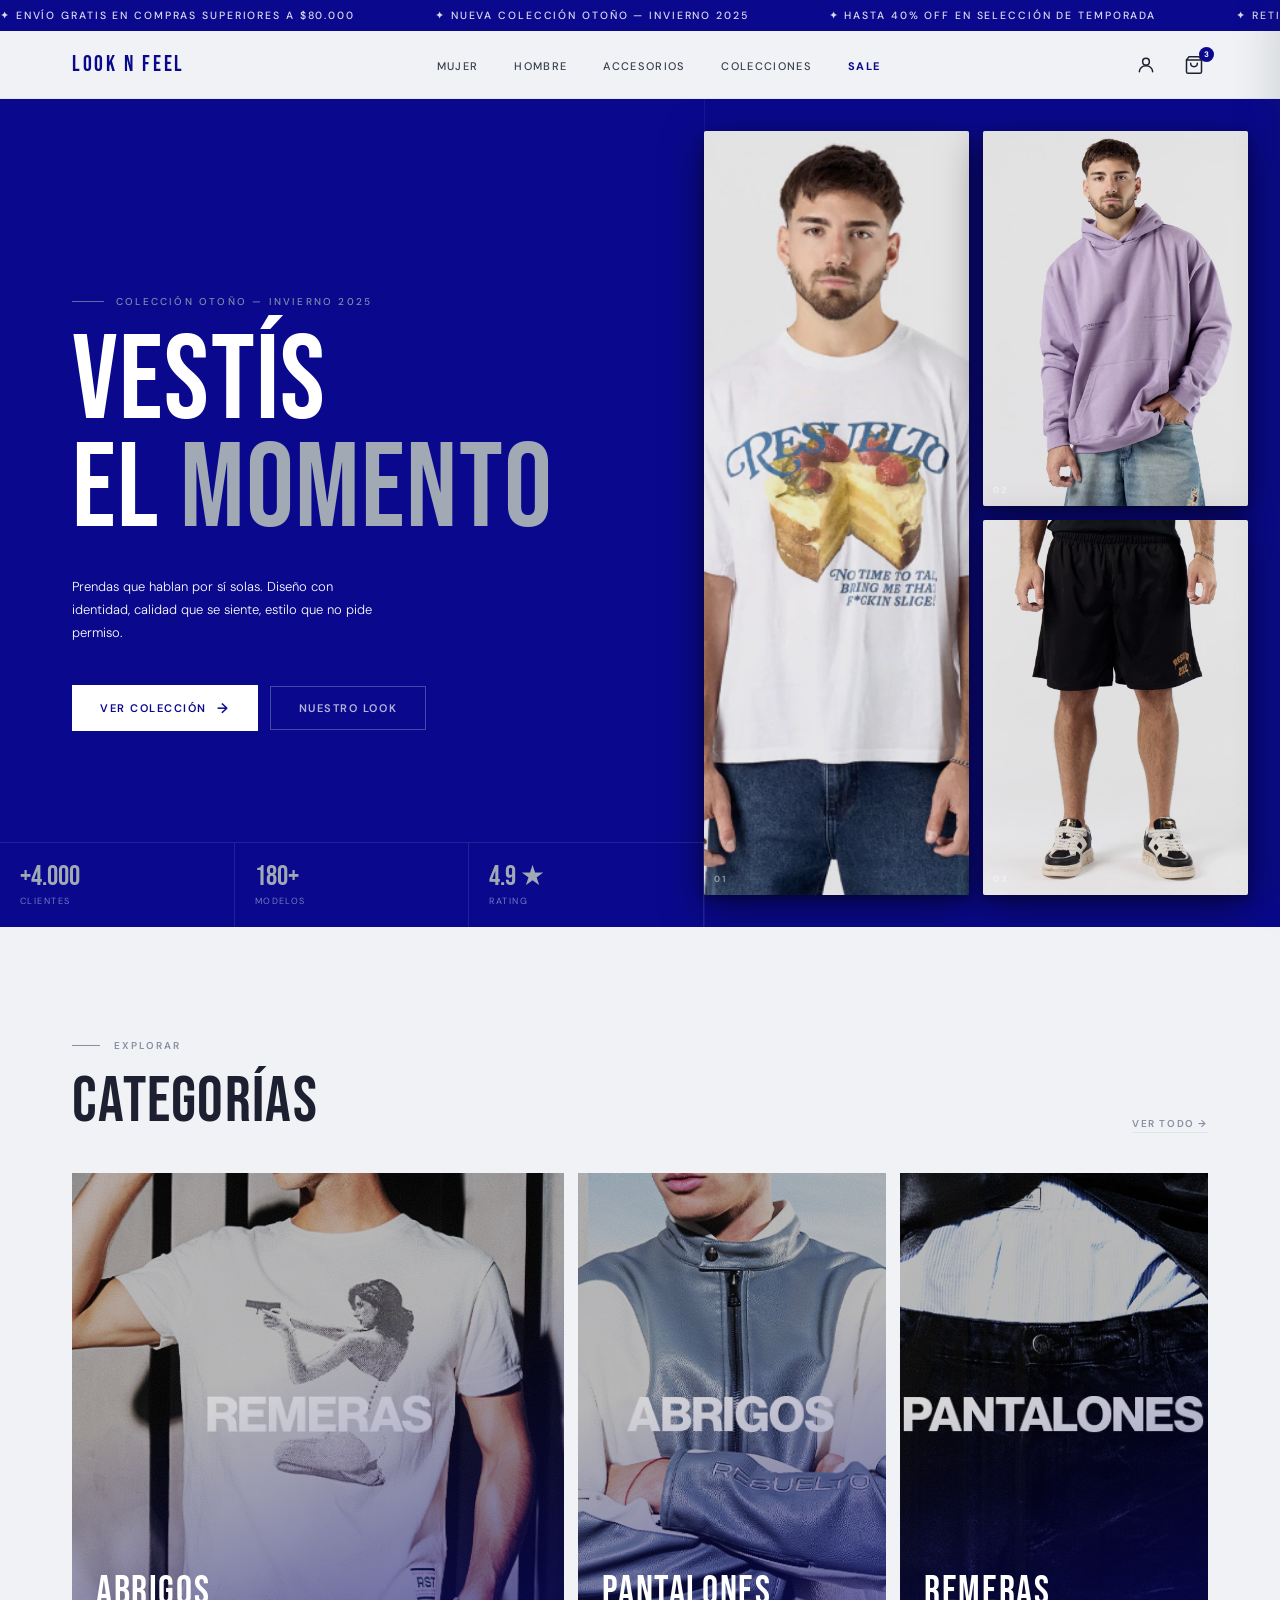
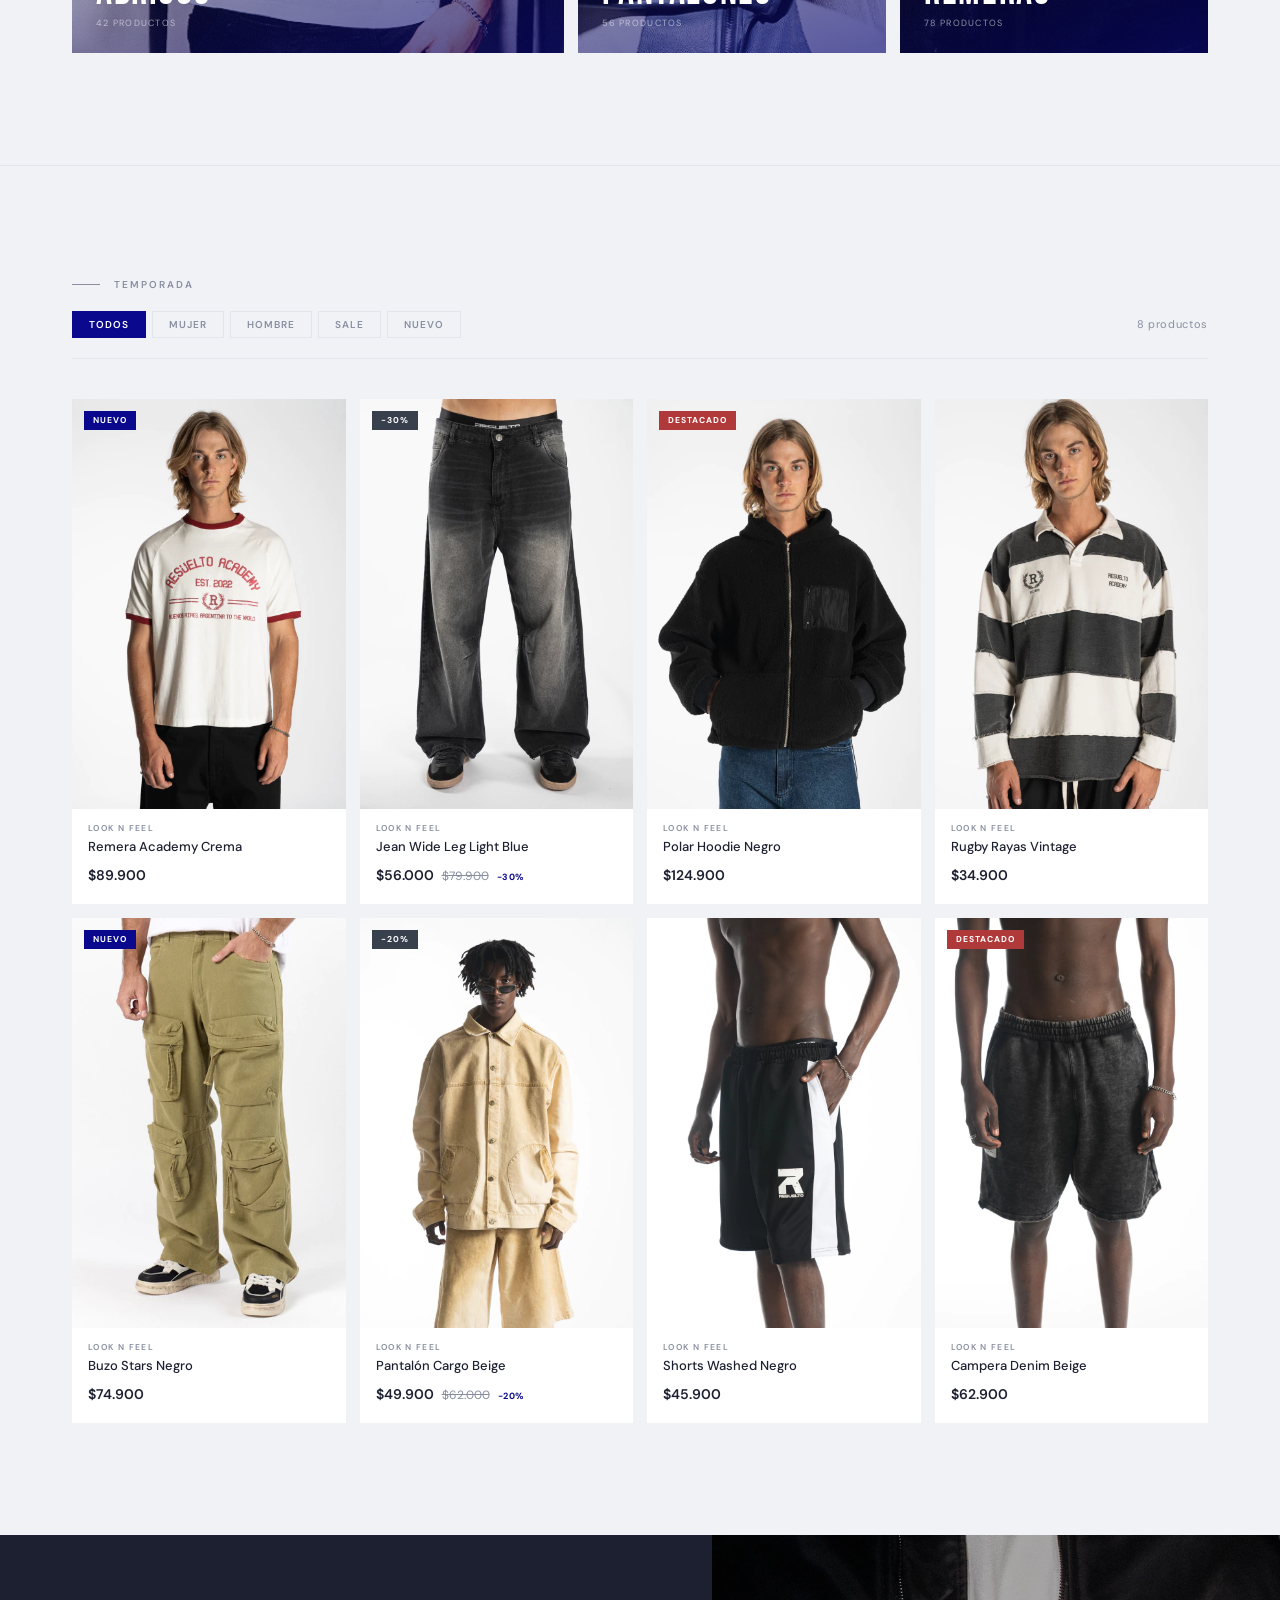
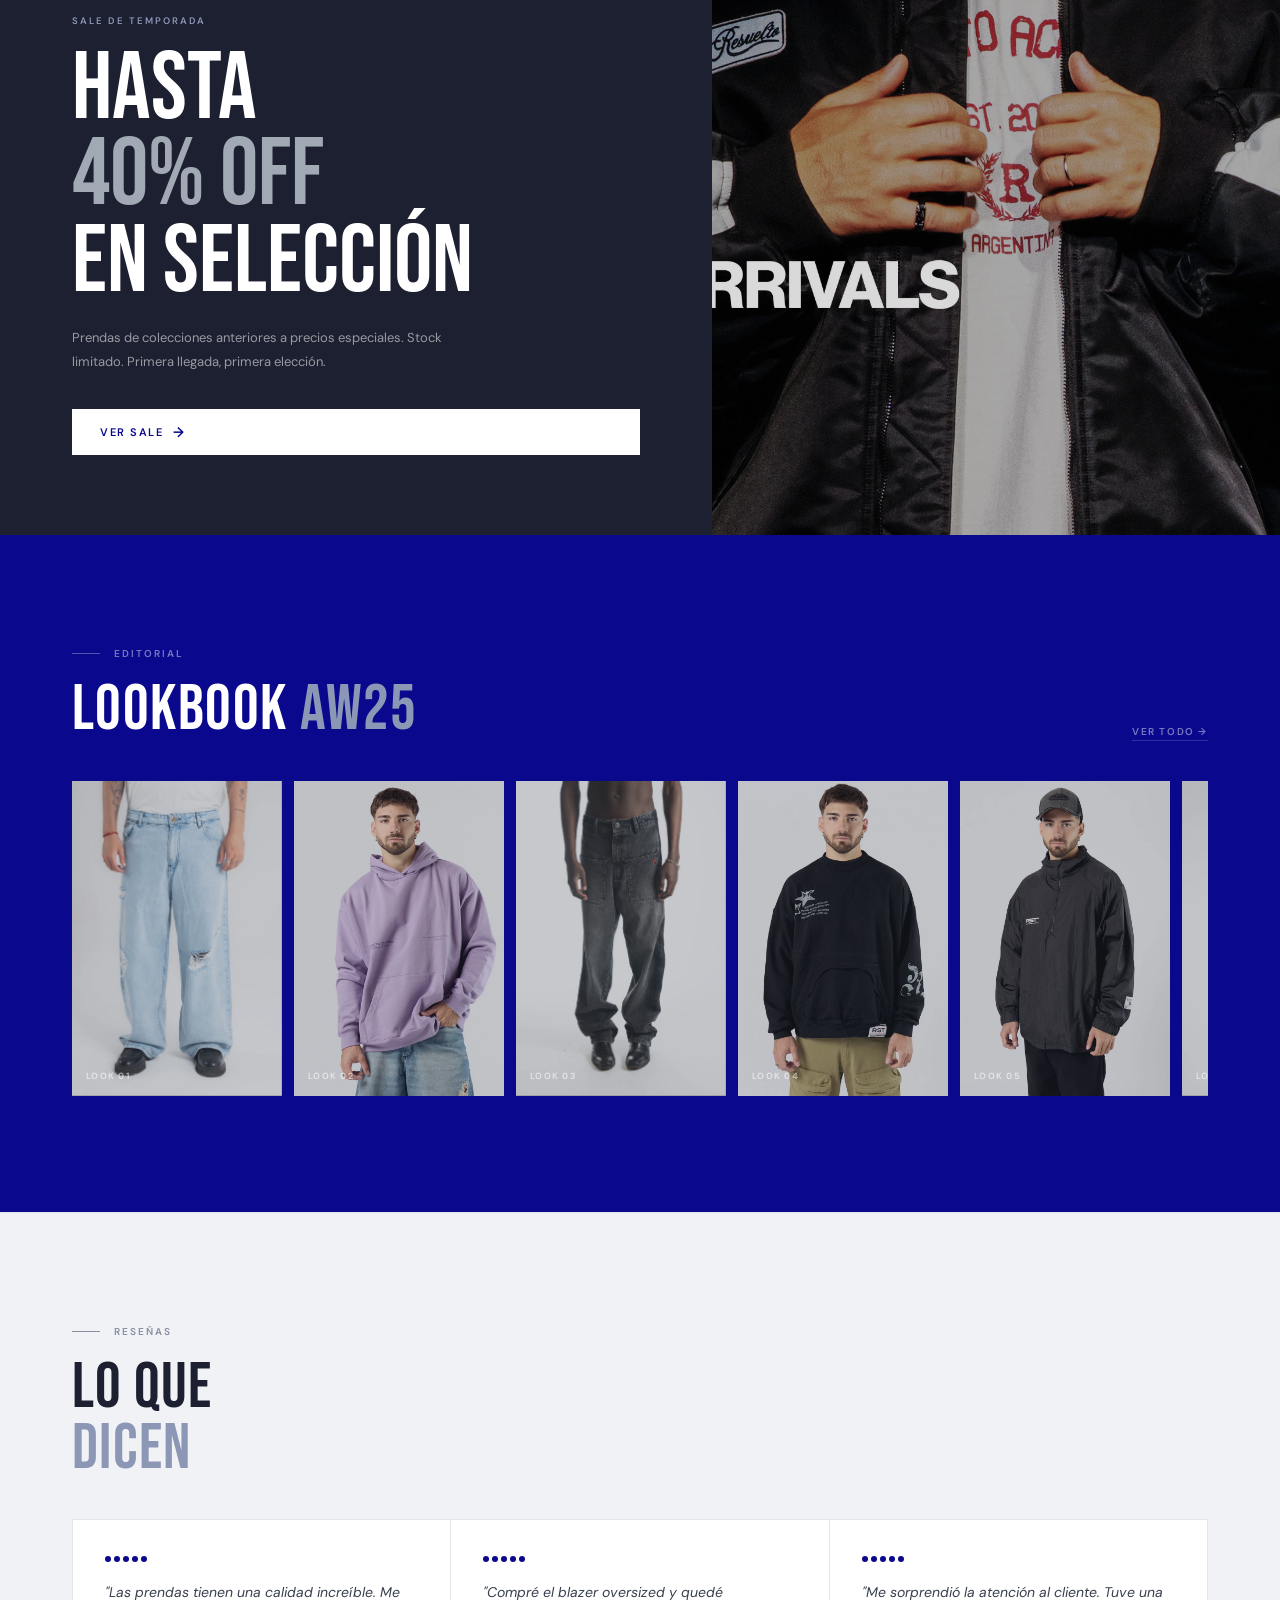
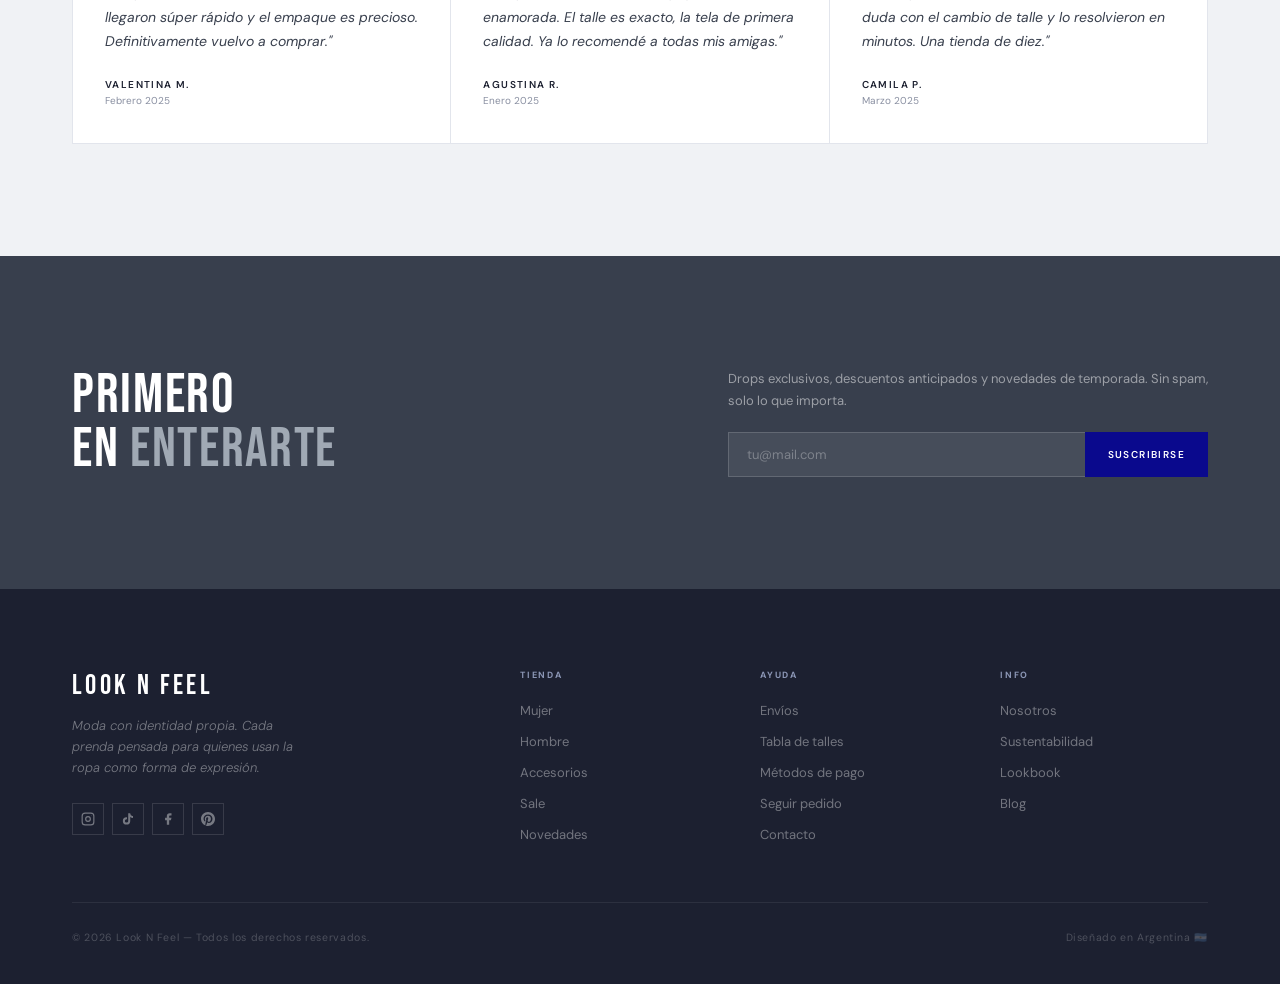
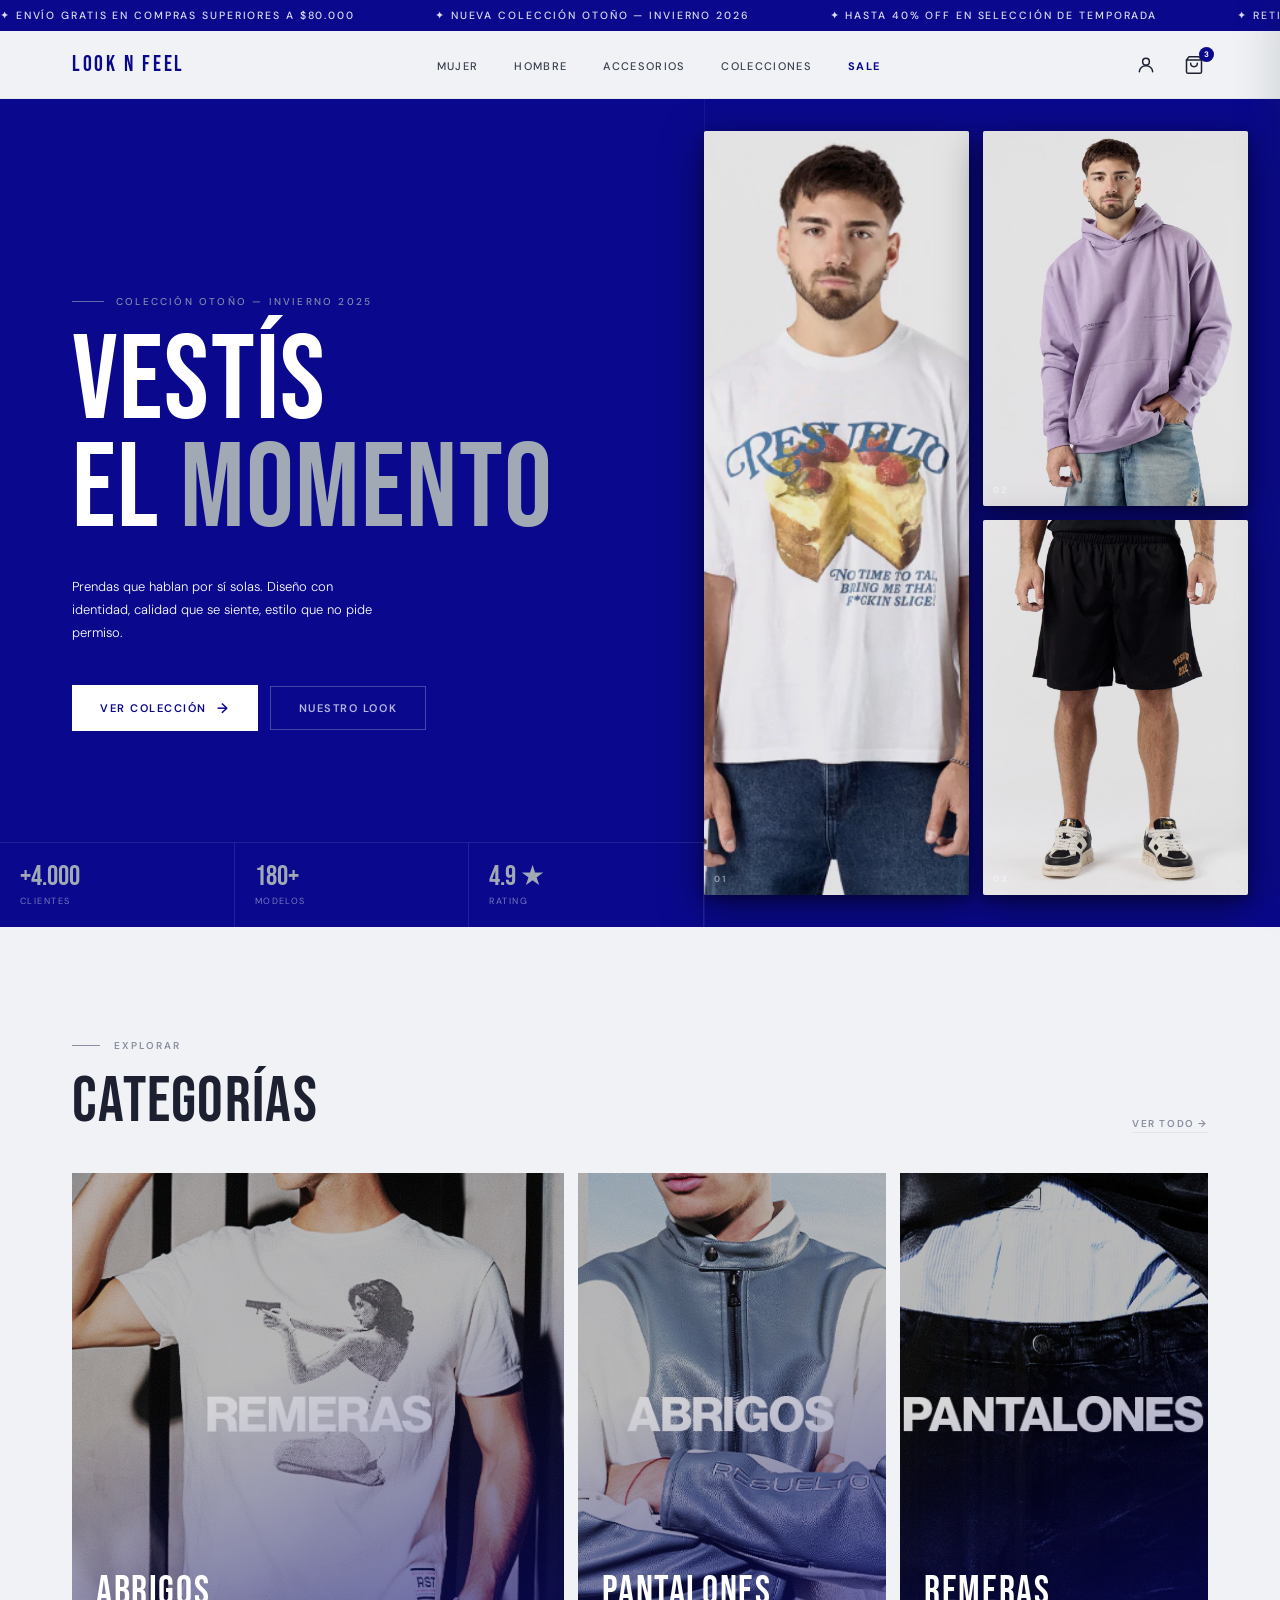
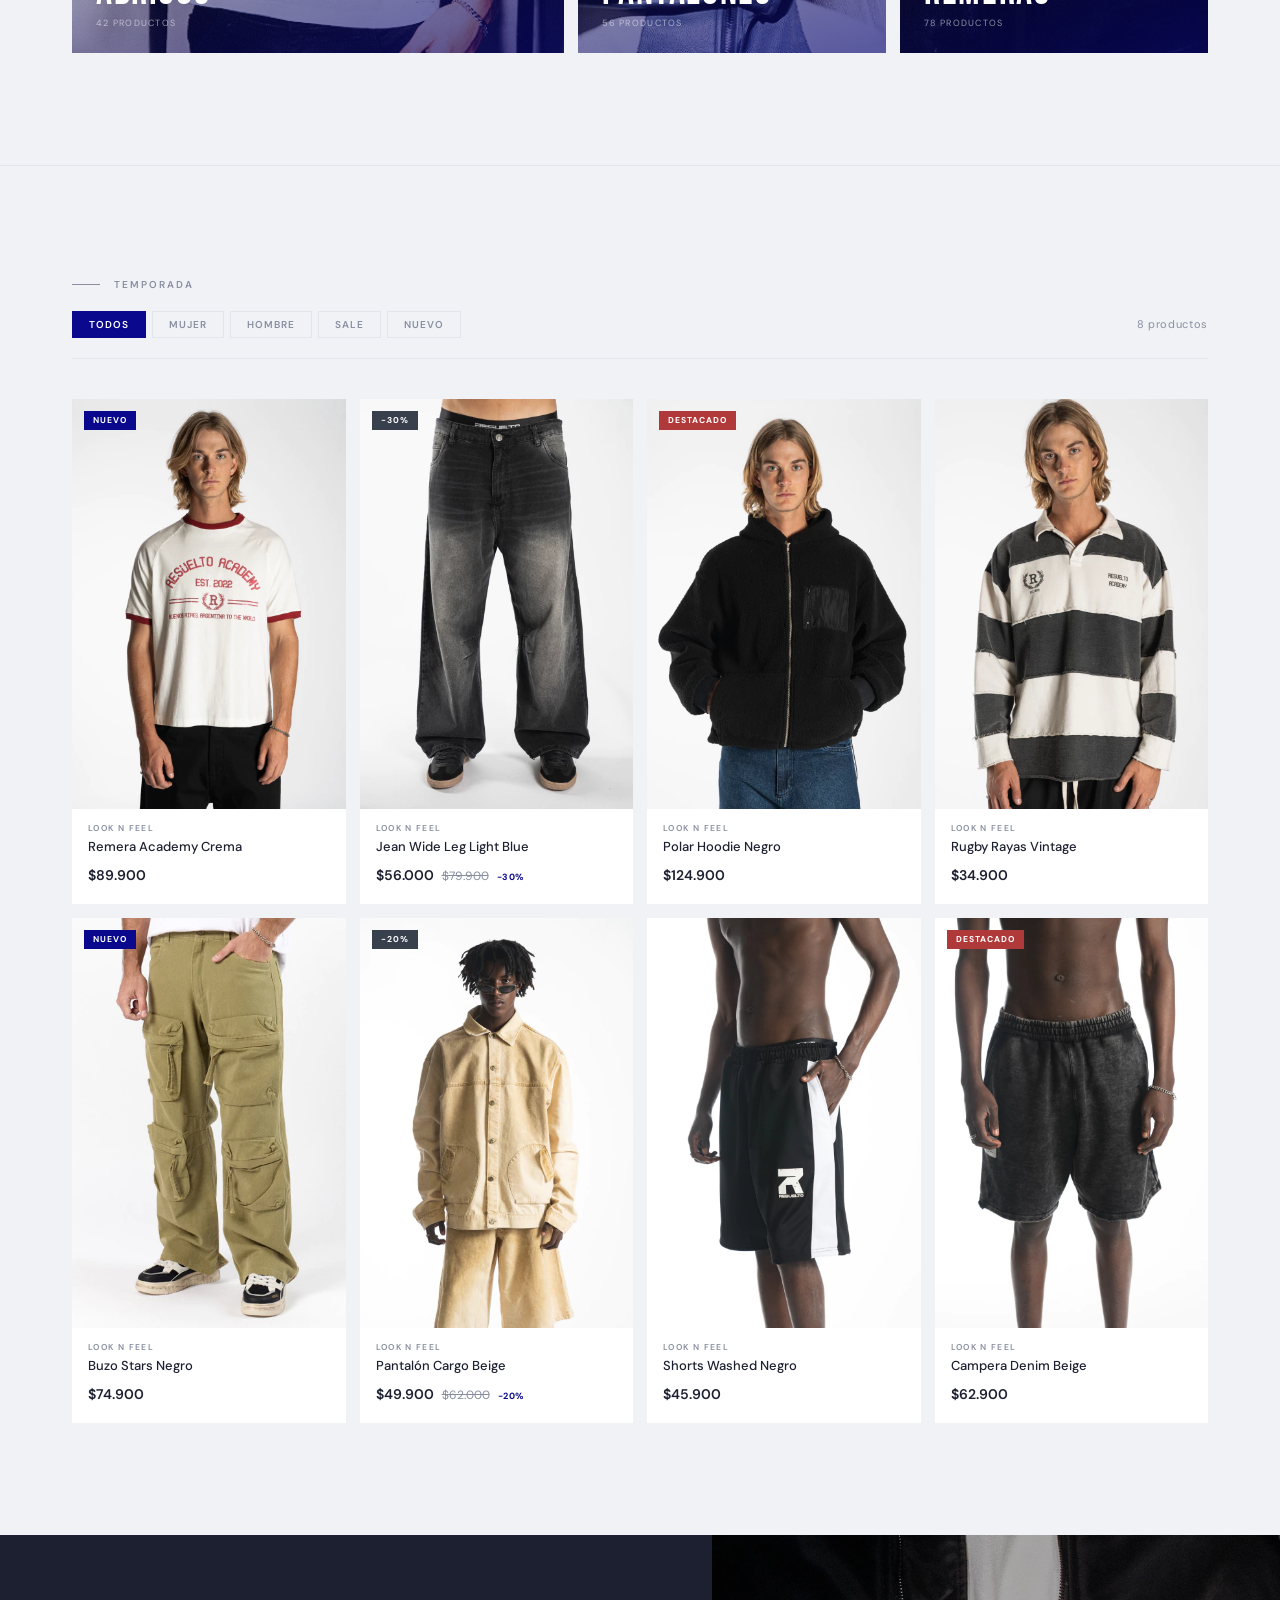
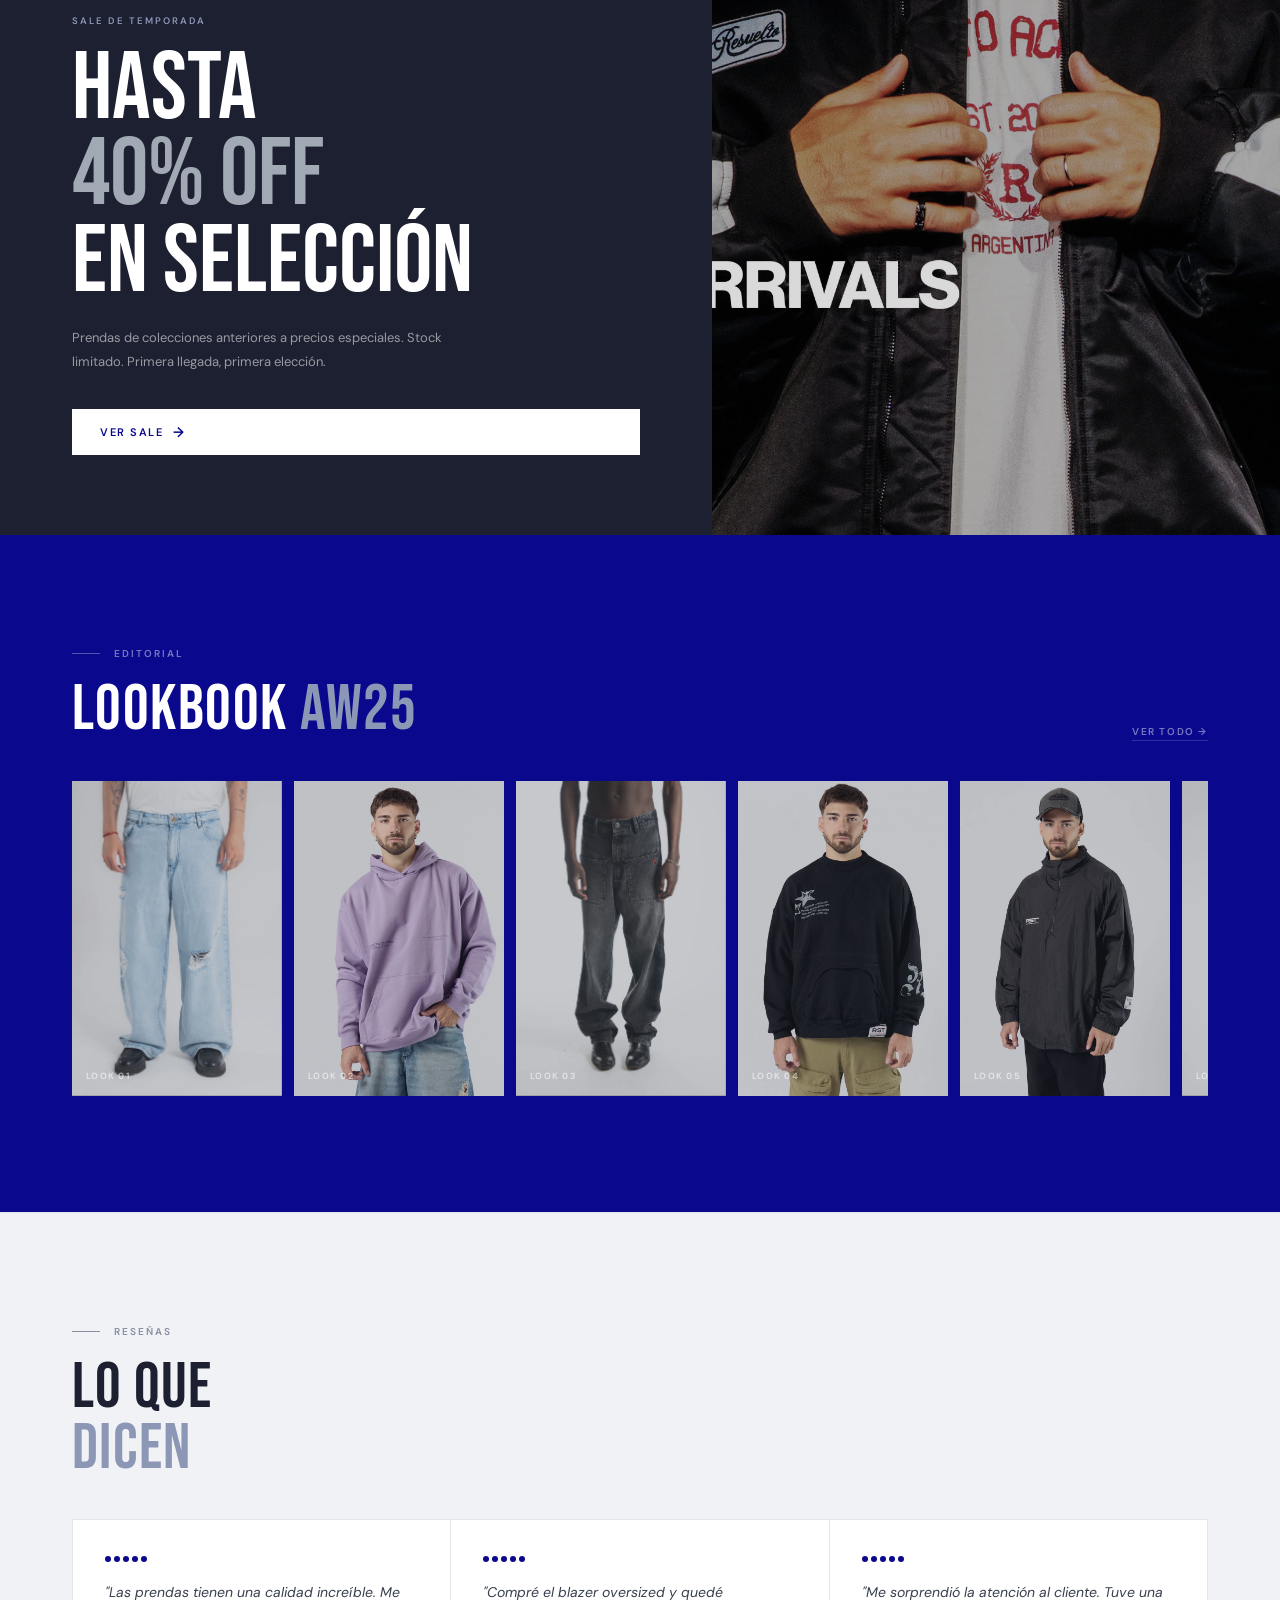
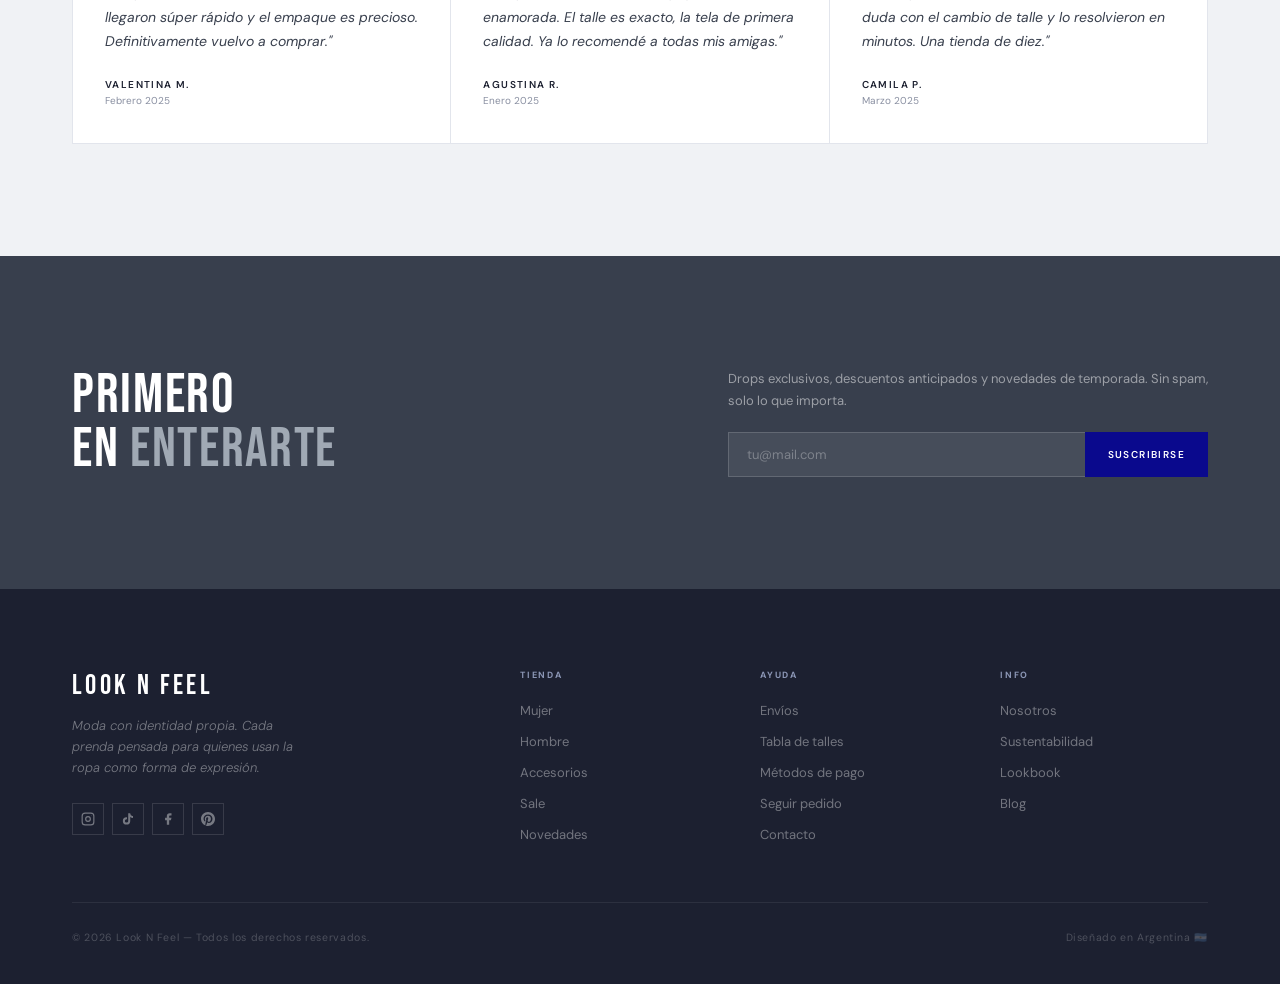
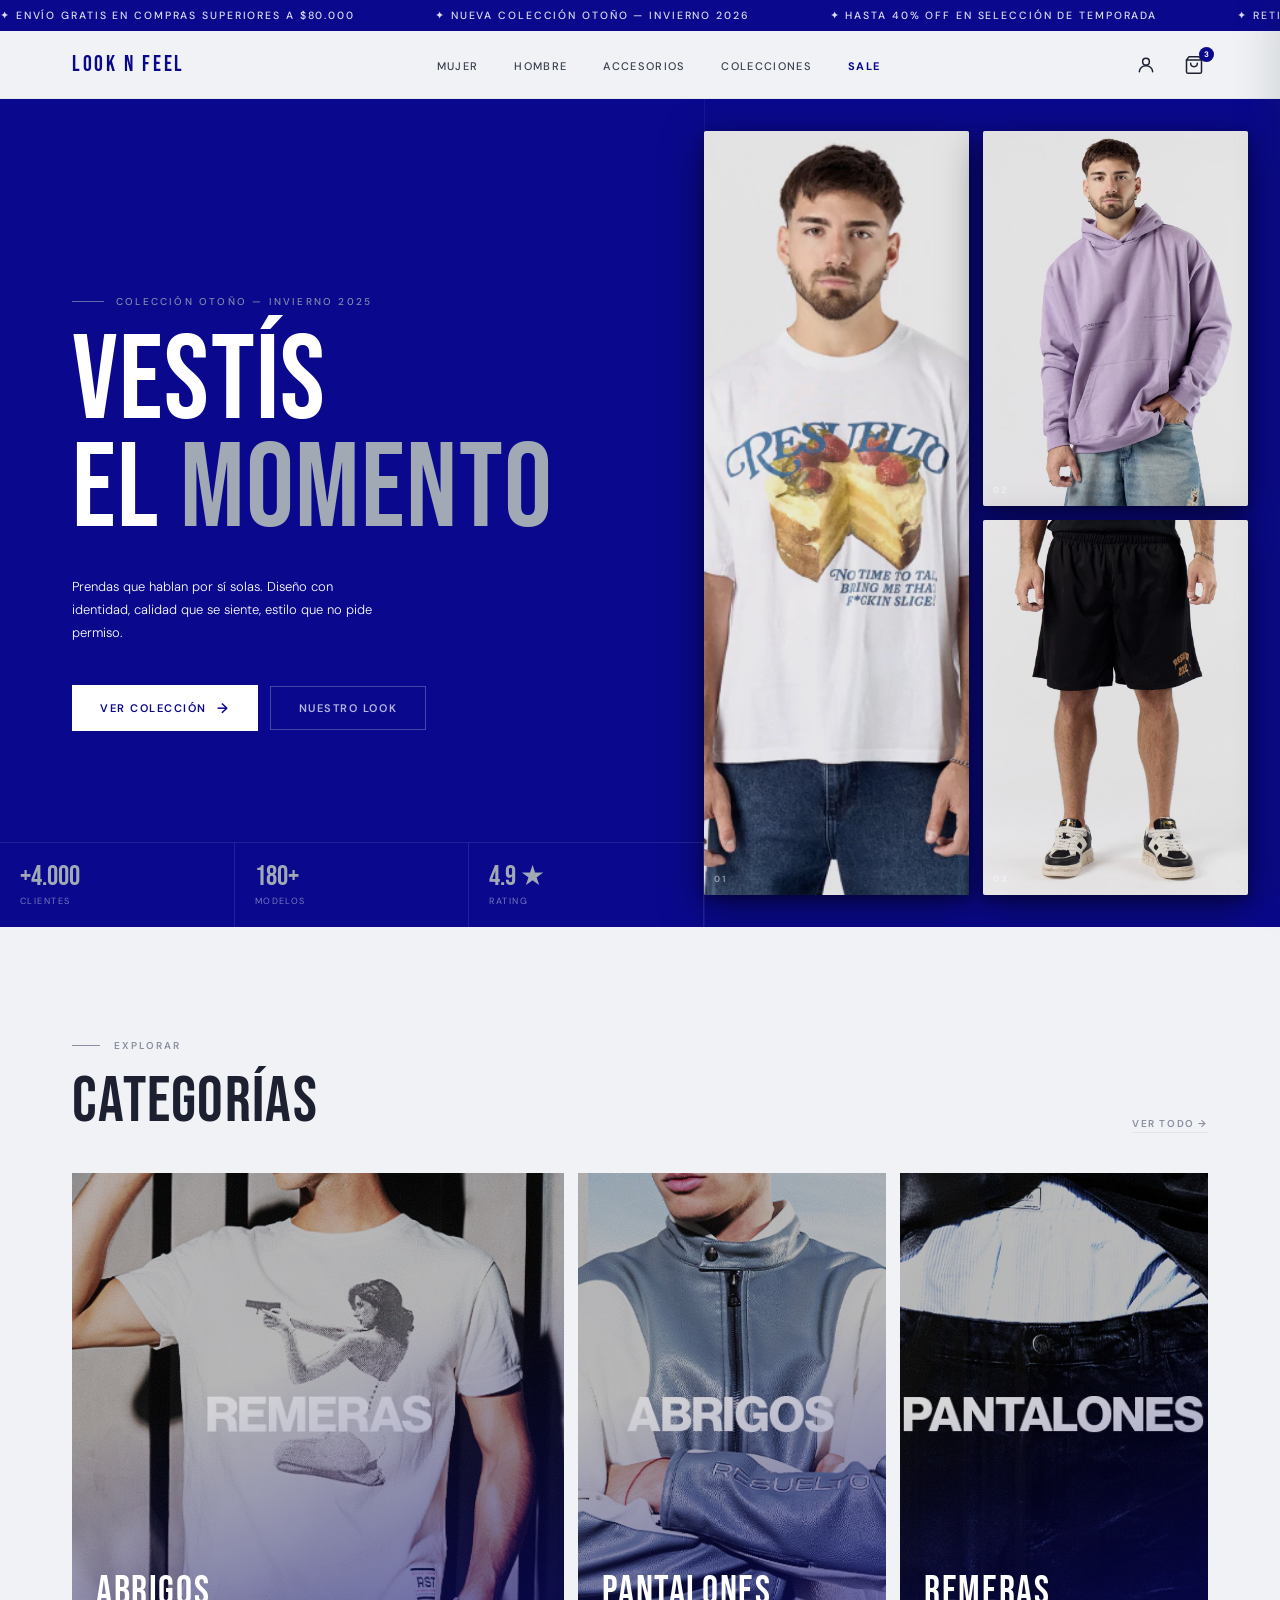
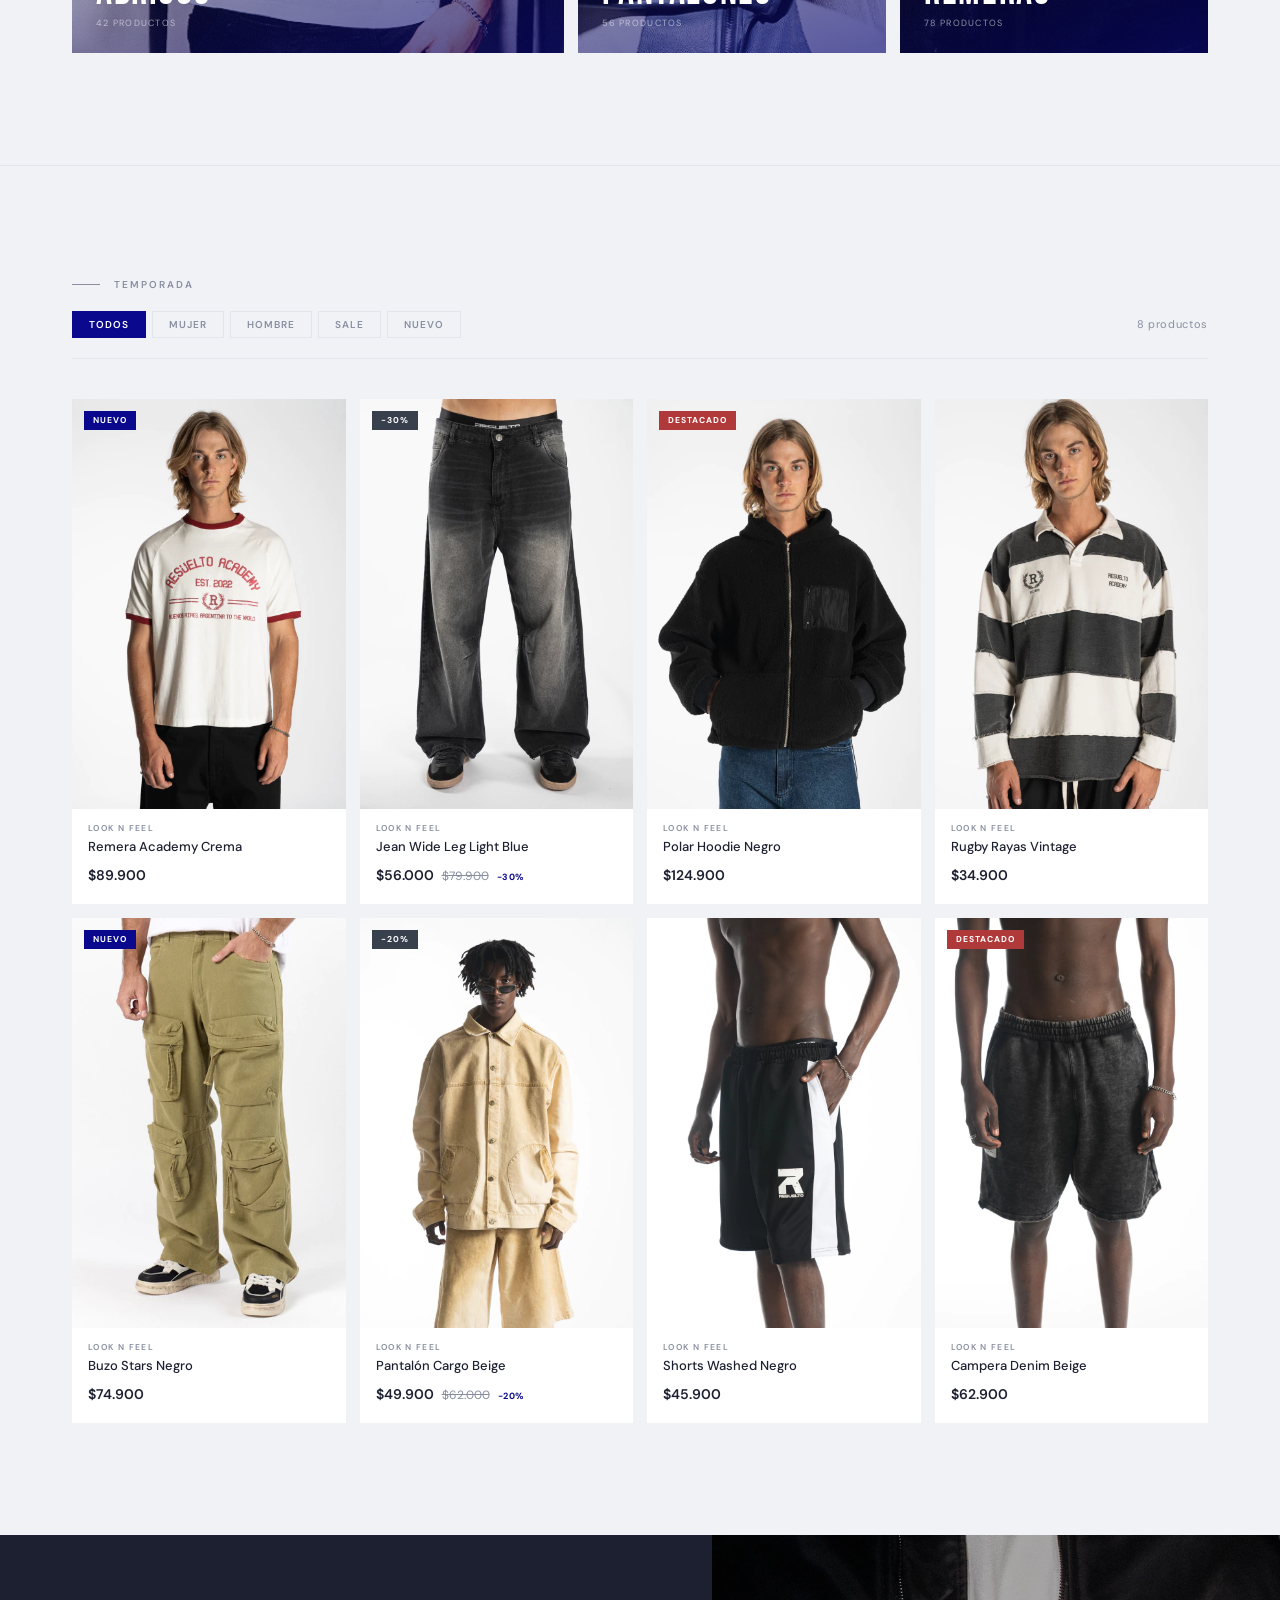
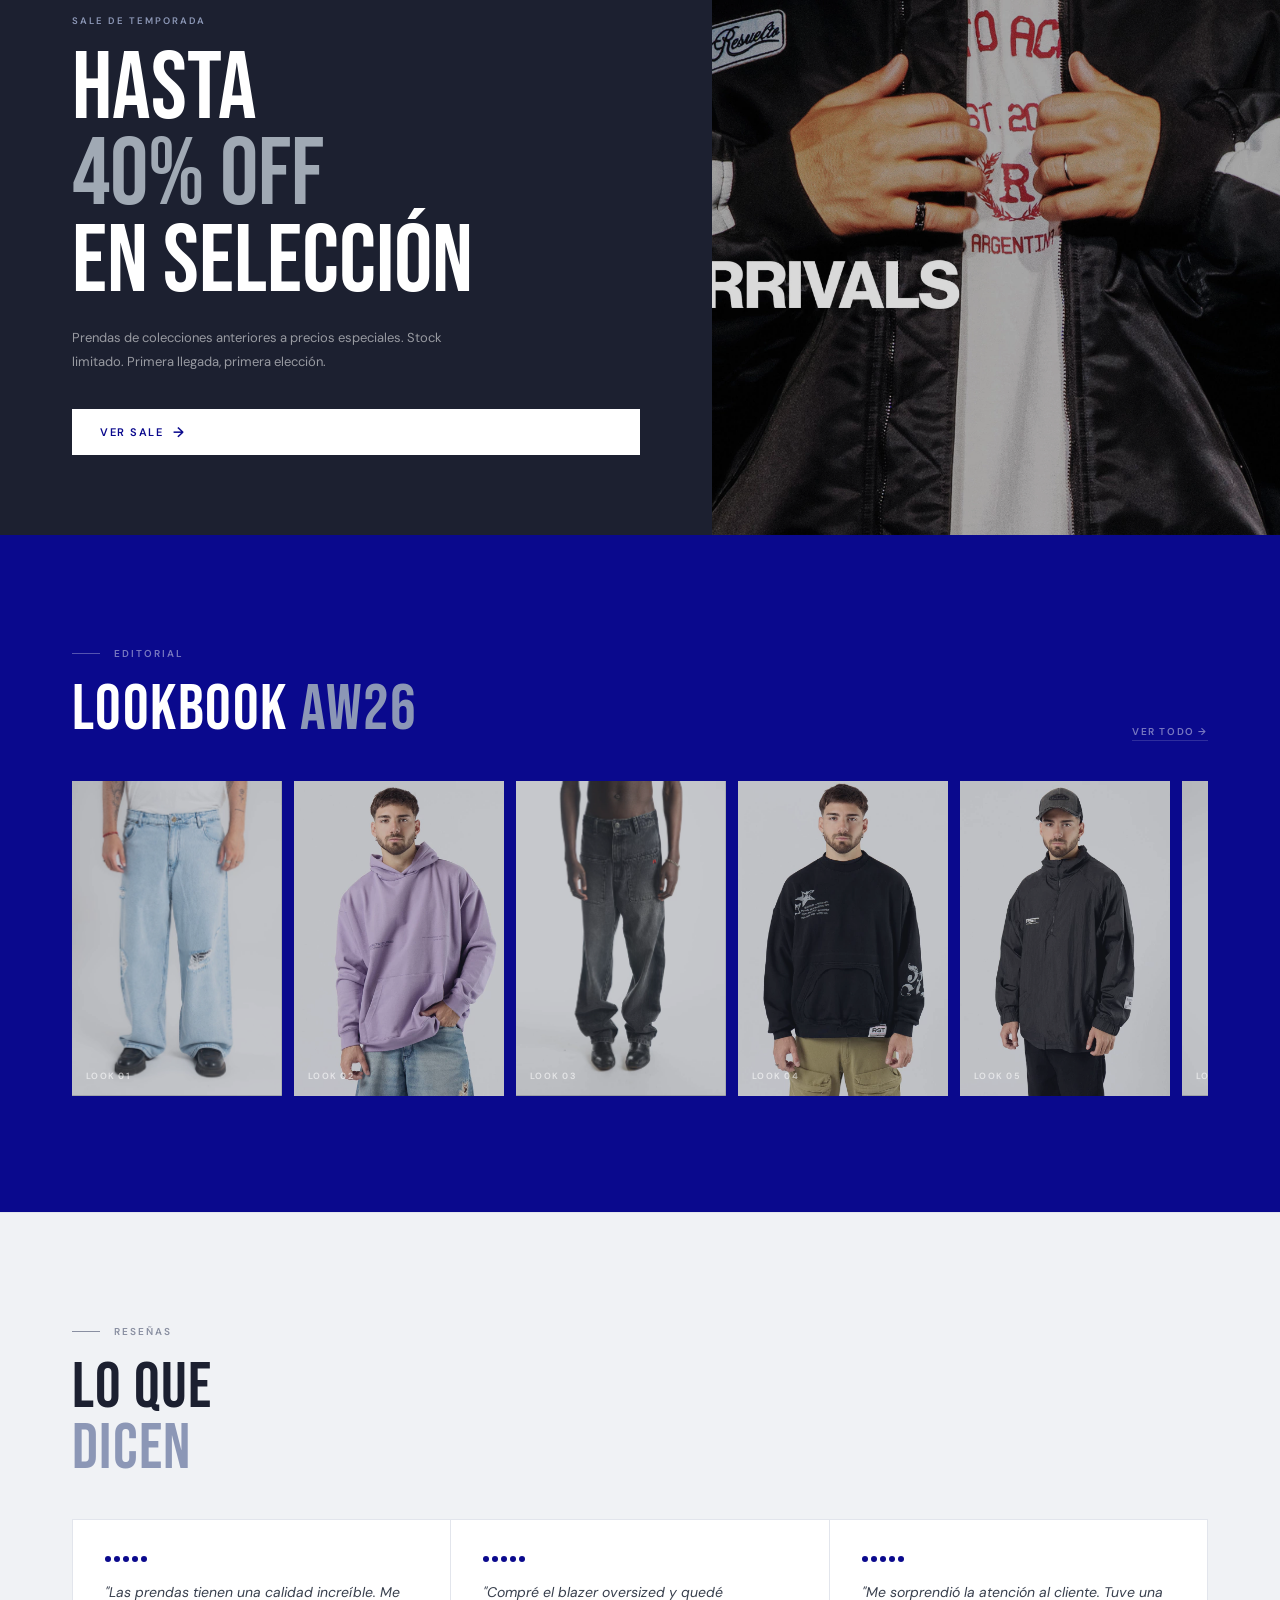
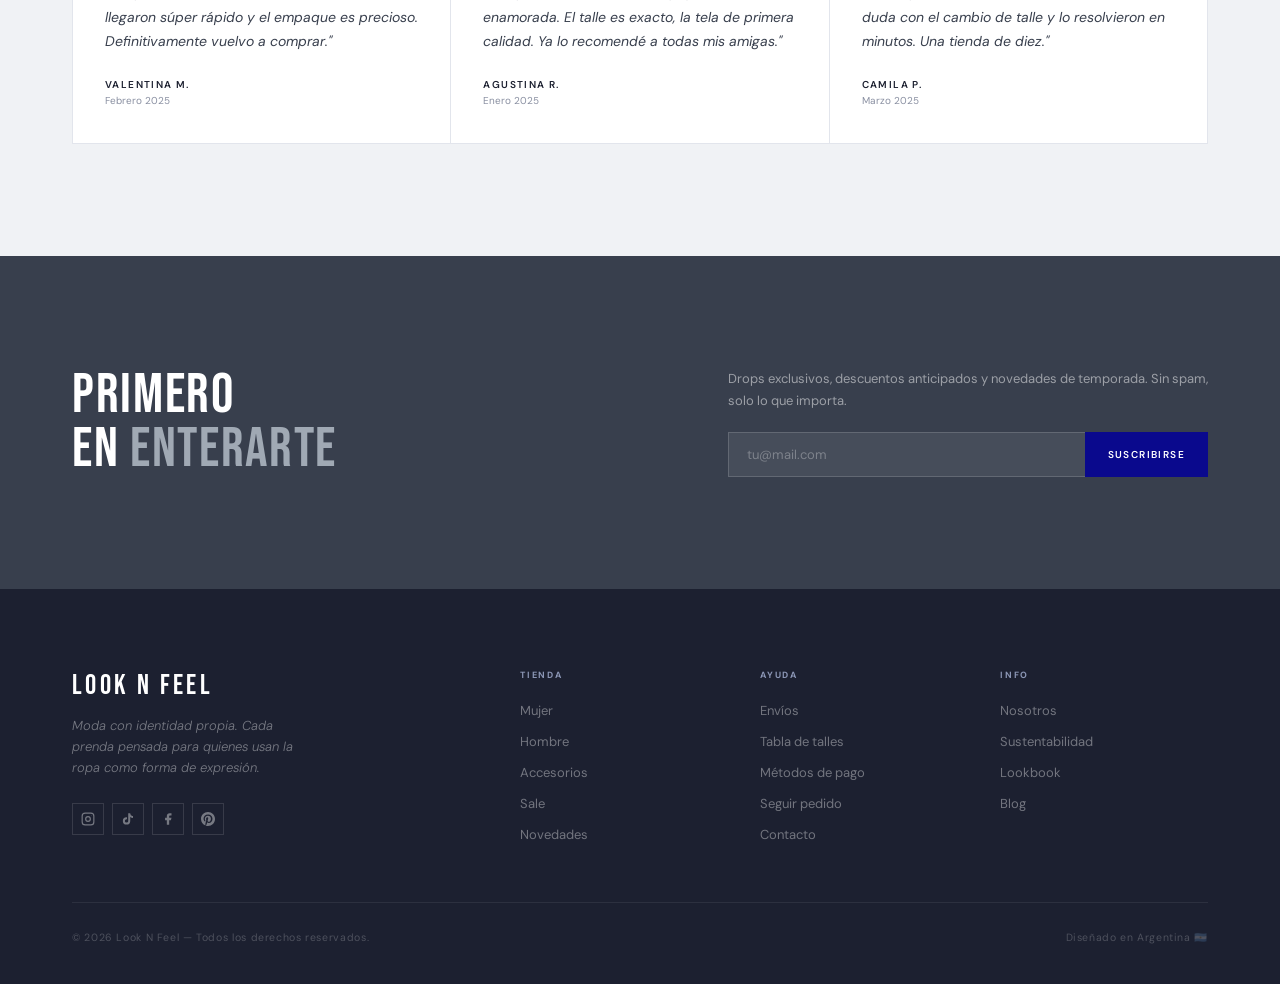
